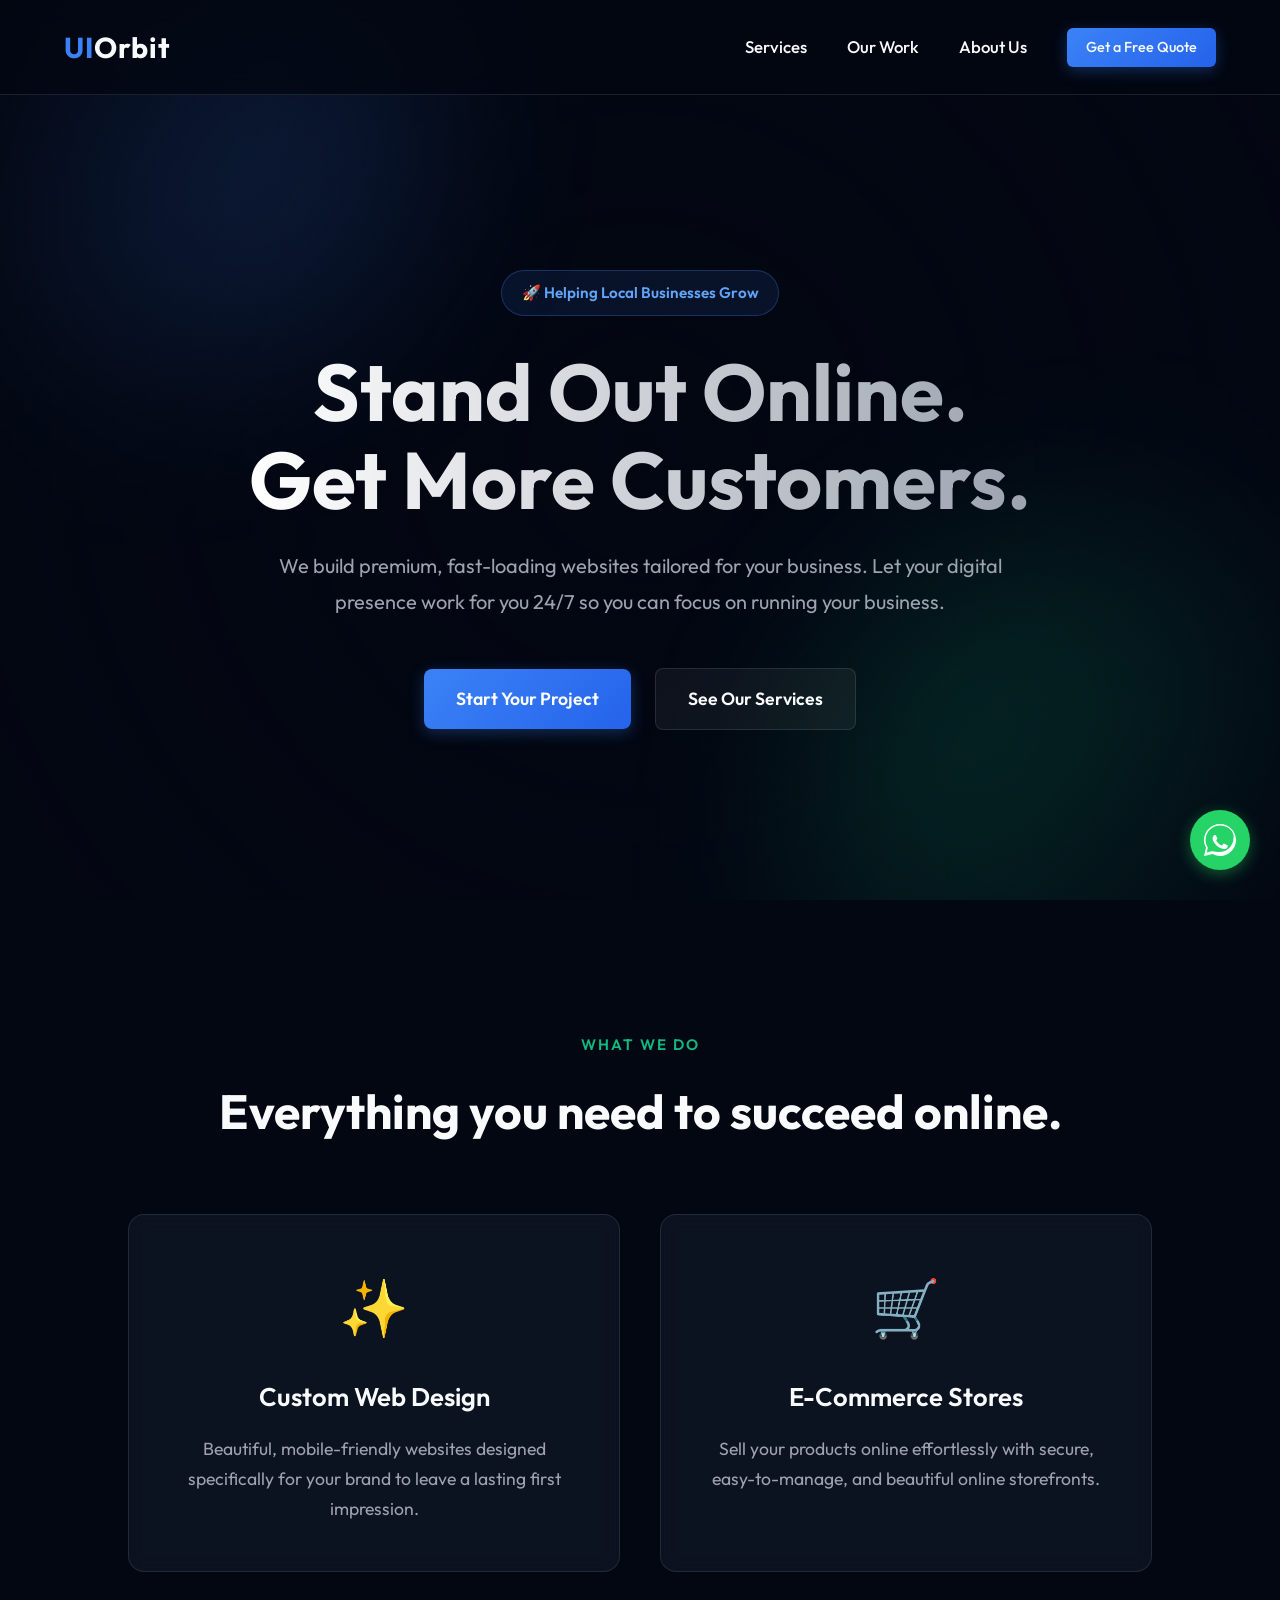
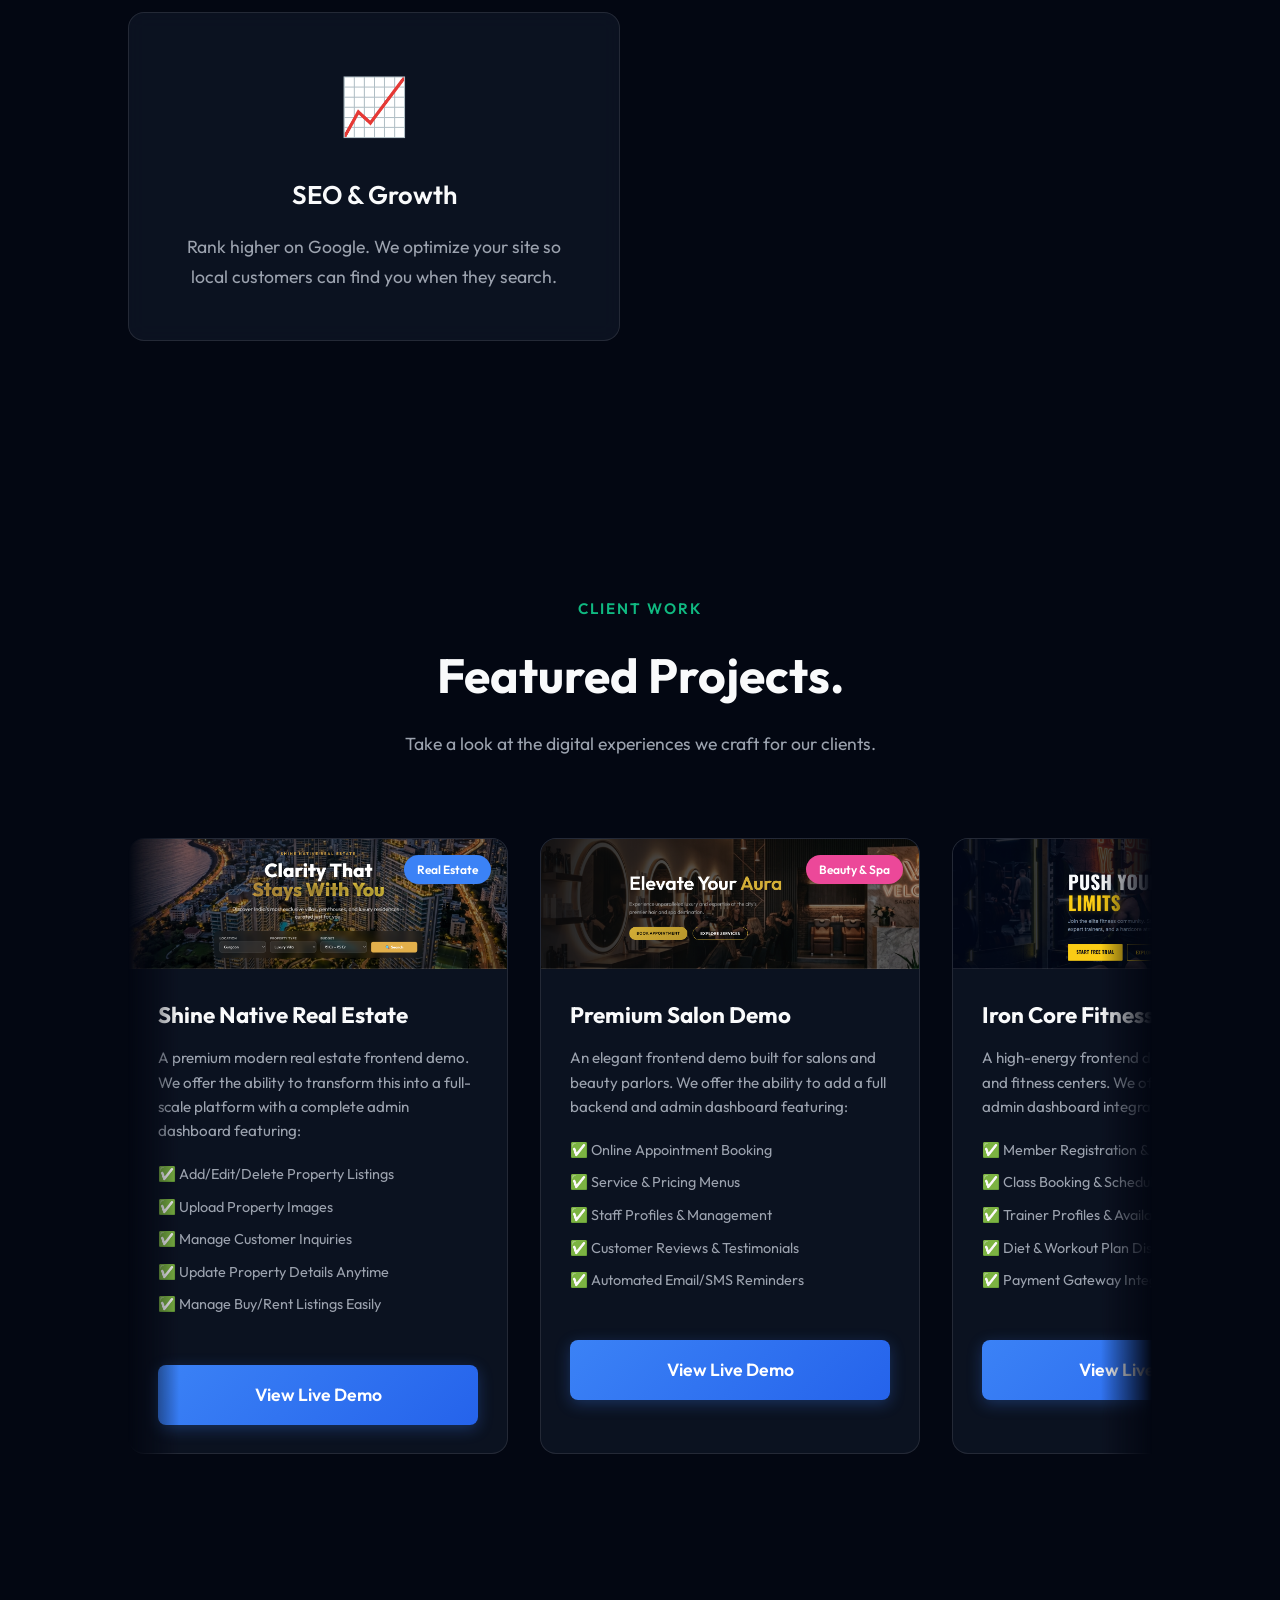
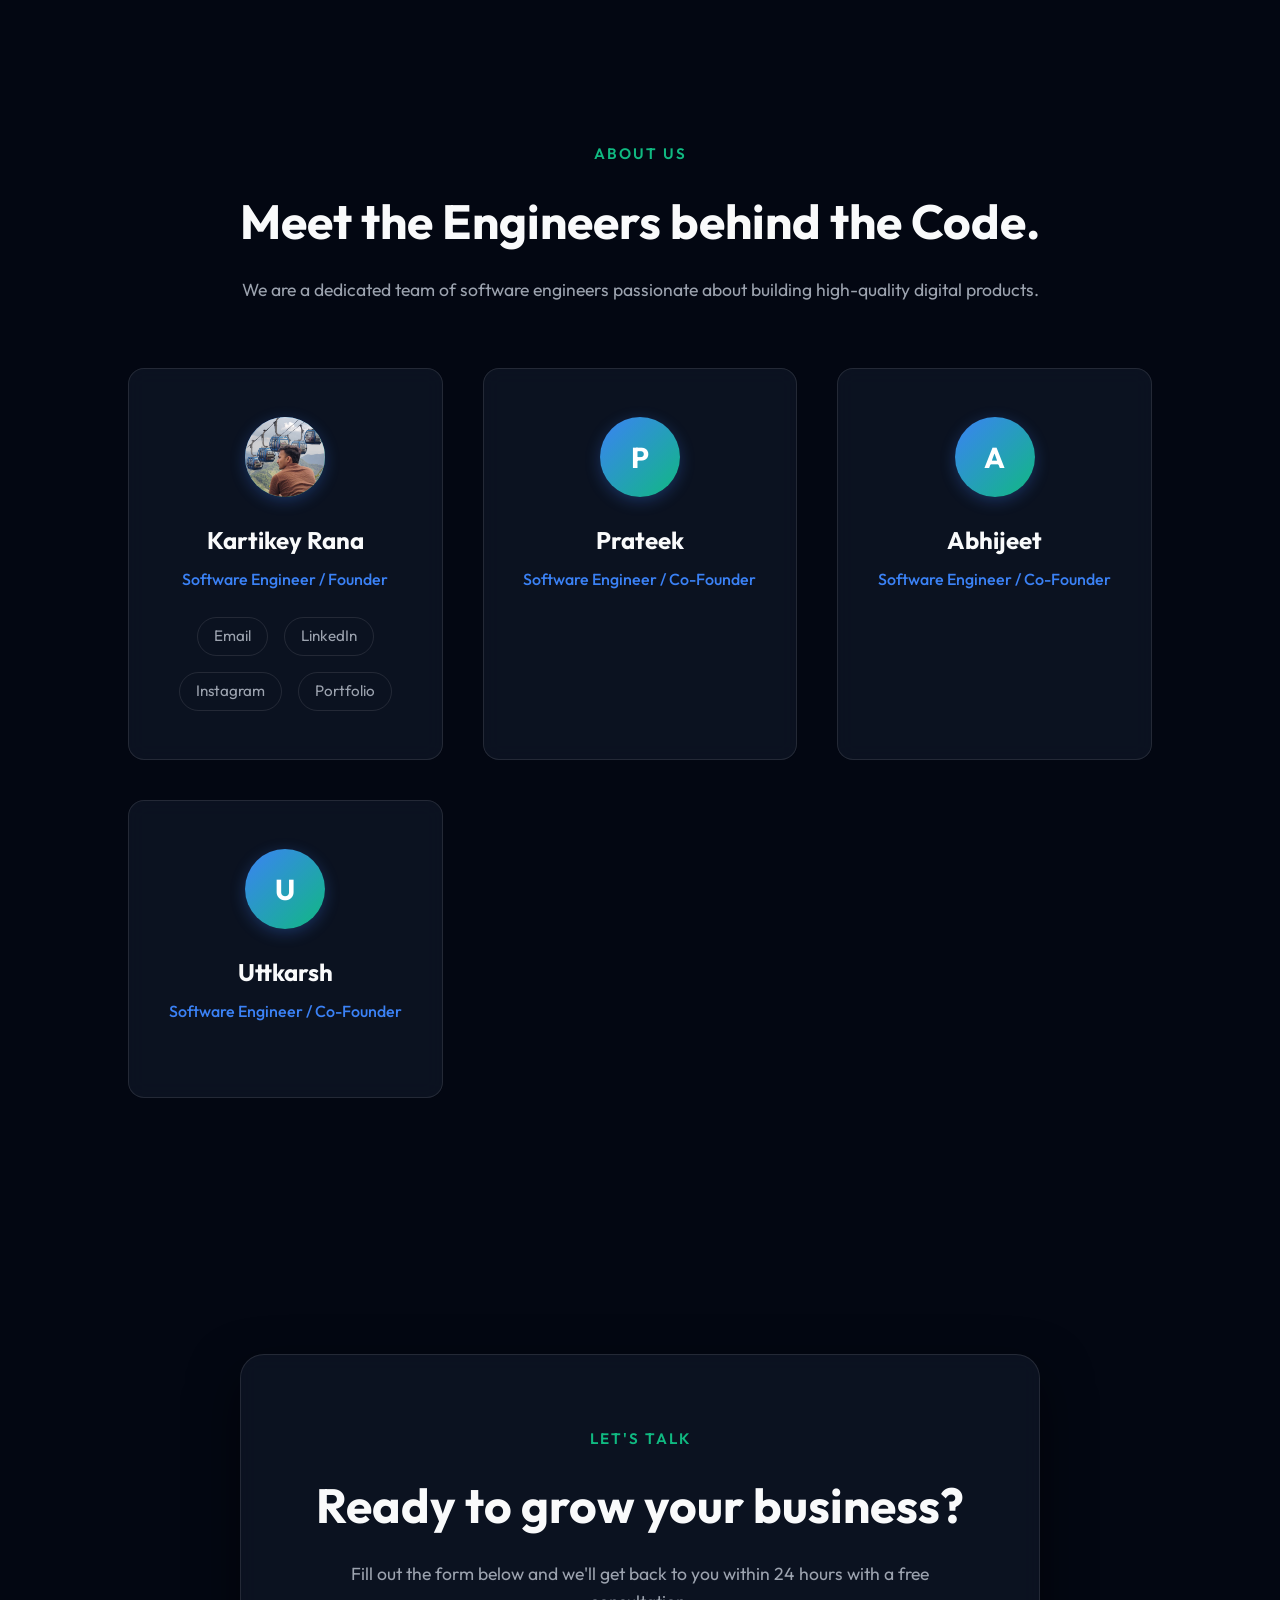
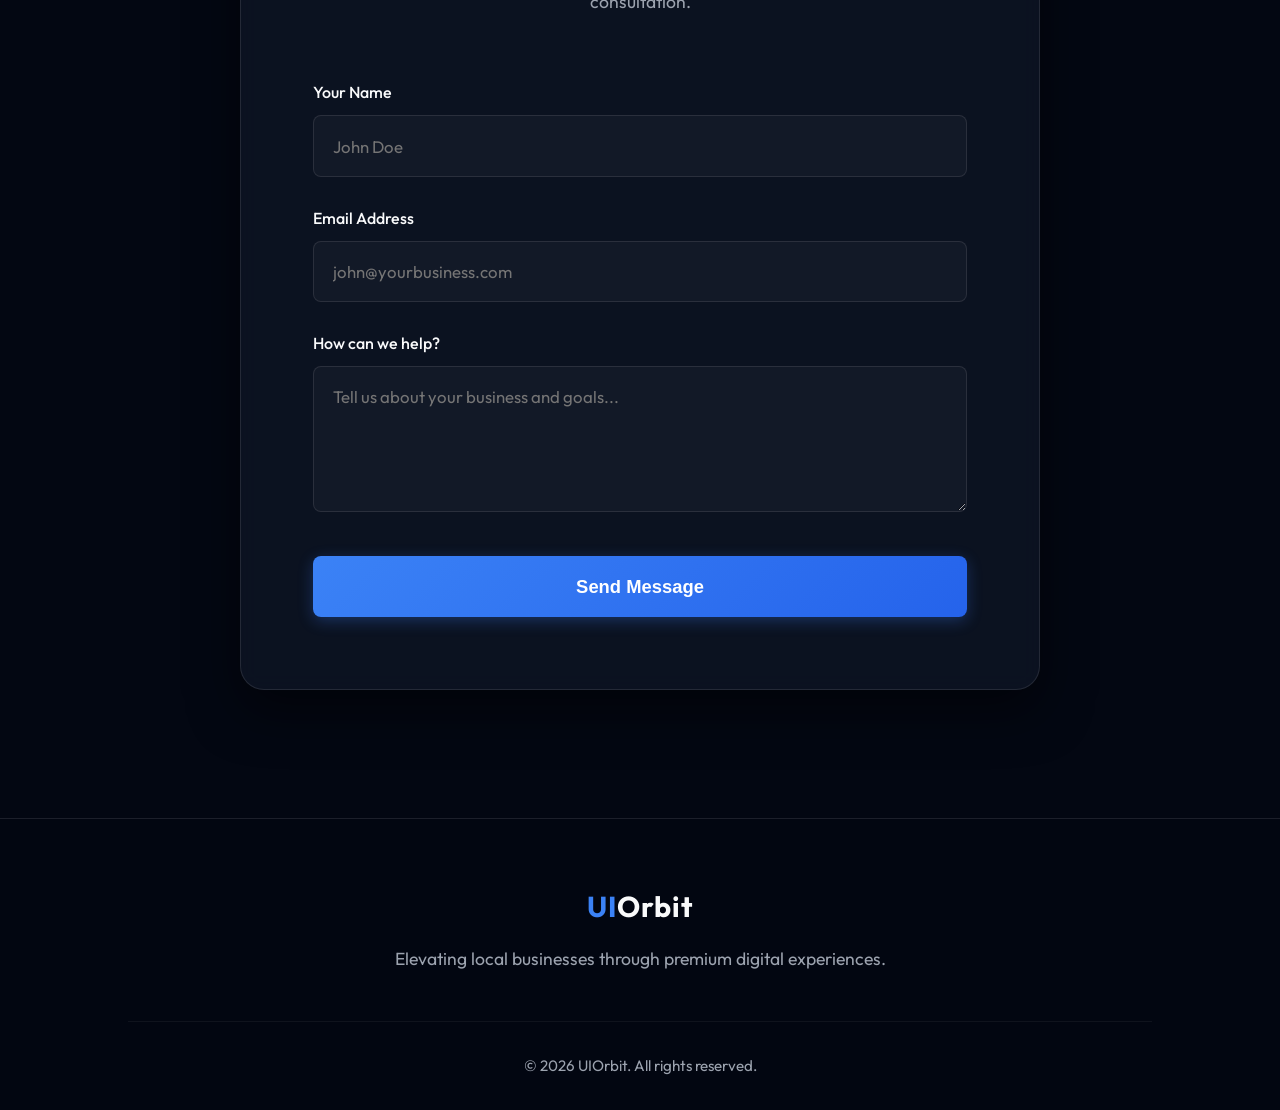
==== index.html @ 42c4f01d "Add Abhijeet and Uttkarsh as co-founders in About section" ====
<!DOCTYPE html>
<html lang="en">
<head>
  <meta charset="UTF-8">
  <meta name="viewport" content="width=device-width, initial-scale=1.0">
  <meta name="description" content="UIOrbit - Premium Web Design & Digital Growth for Local Businesses.">
  <title>UIOrbit | Premium Web Design</title>
  <link rel="stylesheet" href="styles.css">
  <link rel="preconnect" href="https://fonts.googleapis.com">
  <link rel="preconnect" href="https://fonts.gstatic.com" crossorigin>
  <link href="https://fonts.googleapis.com/css2?family=Outfit:wght@300;400;500;600;700&display=swap" rel="stylesheet">
</head>
<body>
  <!-- Animated Background -->
  <div class="bg-animation" id="bg-animation"></div>
  <div class="overlay"></div>

  <!-- Navigation -->
  <nav>
    <div class="logo">
      <span class="accent">UI</span>Orbit
    </div>
    <div class="nav-links" id="nav-links">
      <a href="#services">Services</a>
      <a href="#work">Our Work</a>
      <a href="#about">About Us</a>
      <a href="#contact" class="btn-primary">Get a Free Quote</a>
    </div>
    <button class="hamburger" id="hamburger" aria-label="Toggle menu">
      <span></span>
      <span></span>
      <span></span>
    </button>
  </nav>

  <!-- Hero Section -->
  <header class="hero">
    <div class="hero-content">
      <div class="badge">🚀 Helping Local Businesses Grow</div>
      <h1 class="glow-text">Stand Out Online.<br>Get More Customers.</h1>
      <p class="subtitle">We build premium, fast-loading websites tailored for your business. Let your digital presence work for you 24/7 so you can focus on running your business.</p>
      <div class="cta-group">
        <a href="#contact" class="btn-primary glow">Start Your Project</a>
        <a href="#services" class="btn-secondary">See Our Services</a>
      </div>
    </div>
  </header>

  <!-- Services Section -->
  <section id="services" class="services">
    <div class="section-header">
      <span class="sub-heading">What We Do</span>
      <h2>Everything you need to succeed online.</h2>
    </div>
    <div class="grid">
      <div class="card">
        <div class="icon">✨</div>
        <h3>Custom Web Design</h3>
        <p>Beautiful, mobile-friendly websites designed specifically for your brand to leave a lasting first impression.</p>
      </div>
      <div class="card">
        <div class="icon">🛒</div>
        <h3>E-Commerce Stores</h3>
        <p>Sell your products online effortlessly with secure, easy-to-manage, and beautiful online storefronts.</p>
      </div>
      <div class="card">
        <div class="icon">📈</div>
        <h3>SEO & Growth</h3>
        <p>Rank higher on Google. We optimize your site so local customers can find you when they search.</p>
      </div>
    </div>
  </section>

  <!-- Client Work Section -->
  <section id="work" class="work">
    <div class="section-header">
      <span class="sub-heading">Client Work</span>
      <h2>Featured Projects.</h2>
      <p>Take a look at the digital experiences we craft for our clients.</p>
    </div>
    <div class="carousel-container">
      <div class="work-grid" id="work-grid">
        <div class="work-card">
          <div class="work-image-placeholder" style="background: url('shine-native.png') center / cover no-repeat;">
            <span class="work-badge">Real Estate</span>
          </div>
          <div class="work-content">
            <h3>Shine Native Real Estate</h3>
            <p>A premium modern real estate frontend demo. We offer the ability to transform this into a full-scale platform with a complete admin dashboard featuring:</p>
            <ul class="work-features">
              <li>✅ Add/Edit/Delete Property Listings</li>
              <li>✅ Upload Property Images</li>
              <li>✅ Manage Customer Inquiries</li>
              <li>✅ Update Property Details Anytime</li>
              <li>✅ Manage Buy/Rent Listings Easily</li>
            </ul>
            <a href="https://shine-native-demo-tawny.vercel.app/" target="_blank" rel="noopener noreferrer" class="btn-primary" style="margin-top: 1.5rem; width: 100%; text-align: center;">View Live Demo</a>
          </div>
        </div>

        <div class="work-card">
          <div class="work-image-placeholder" style="background: url('aura salon.png') center / cover no-repeat;">
            <span class="work-badge" style="background: #ec4899;">Beauty & Spa</span>
          </div>
          <div class="work-content">
            <h3>Premium Salon Demo</h3>
            <p>An elegant frontend demo built for salons and beauty parlors. We offer the ability to add a full backend and admin dashboard featuring:</p>
            <ul class="work-features">
              <li>✅ Online Appointment Booking</li>
              <li>✅ Service & Pricing Menus</li>
              <li>✅ Staff Profiles & Management</li>
              <li>✅ Customer Reviews & Testimonials</li>
              <li>✅ Automated Email/SMS Reminders</li>
            </ul>
            <a href="https://salon-demo-three.vercel.app/" target="_blank" rel="noopener noreferrer" class="btn-primary" style="margin-top: 1.5rem; width: 100%; text-align: center;">View Live Demo</a>
          </div>
        </div>

        <div class="work-card">
          <div class="work-image-placeholder" style="background: url('iron-core.png') center / cover no-repeat;">
            <span class="work-badge" style="background: #ef4444;">Fitness & Gym</span>
          </div>
          <div class="work-content">
            <h3>Iron Core Fitness</h3>
            <p>A high-energy frontend demo tailored for gyms and fitness centers. We offer full backend and admin dashboard integration featuring:</p>
            <ul class="work-features">
              <li>✅ Member Registration & Subscriptions</li>
              <li>✅ Class Booking & Scheduling</li>
              <li>✅ Trainer Profiles & Availability</li>
              <li>✅ Diet & Workout Plan Distribution</li>
              <li>✅ Payment Gateway Integration</li>
            </ul>
            <a href="https://iron-core-fawn.vercel.app/" target="_blank" rel="noopener noreferrer" class="btn-primary" style="margin-top: 1.5rem; width: 100%; text-align: center;">View Live Demo</a>
          </div>
        </div>

        <div class="work-card">
          <div class="work-image-placeholder" style="background: url('optics-tech.png') center top / cover no-repeat;">
            <span class="work-badge" style="background: #a855f7;">Corporate / Full-Stack</span>
          </div>
          <div class="work-content">
            <h3>Optics Technology Platform</h3>
            <p>A live, fully-functional enterprise application built for an optical business. Fully integrated with a backend server and secure admin dashboard:</p>
            <ul class="work-features">
              <li>✅ Secure Admin Dashboard & Controls</li>
              <li>✅ Dynamic Product Management</li>
              <li>✅ Order & Inquiry Tracking</li>
              <li>✅ WhatsApp & Chatbot Integration</li>
              <li>✅ Cloud Infrastructure & Hosting</li>
            </ul>
            <a href="https://optics-technology.onrender.com/" target="_blank" rel="noopener noreferrer" class="btn-primary" style="margin-top: 1.5rem; width: 100%; text-align: center;">View Live Project</a>
          </div>
        </div>
      </div>
    </div>
  </section>

  <!-- About Section -->
  <section id="about" class="about">
    <div class="section-header">
      <span class="sub-heading">About Us</span>
      <h2>Meet the Engineers behind the Code.</h2>
      <p>We are a dedicated team of software engineers passionate about building high-quality digital products.</p>
    </div>
    <div class="team-grid team-grid-4">
      <div class="team-card">
        <div class="avatar" style="padding: 0; overflow: hidden;">
          <img src="kartikey.jpg" alt="Kartikey Rana" style="width: 100%; height: 100%; object-fit: cover;">
        </div>
        <h3>Kartikey Rana</h3>
        <p class="role">Software Engineer / Founder</p>
        <div class="social-links">
          <a href="mailto:rana.kartikey05@gmail.com" target="_blank" rel="noopener noreferrer">Email</a>
          <a href="https://www.linkedin.com/in/kartikey-rana/" target="_blank" rel="noopener noreferrer">LinkedIn</a>
          <a href="https://www.instagram.com/thekartikeyrana" target="_blank" rel="noopener noreferrer">Instagram</a>
          <a href="https://kartikey-portfolio-three.vercel.app/" target="_blank" rel="noopener noreferrer">Portfolio</a>
        </div>
      </div>
      <div class="team-card">
        <div class="avatar">P</div>
        <h3>Prateek</h3>
        <p class="role">Software Engineer / Co-Founder</p>
      </div>
      <div class="team-card">
        <div class="avatar">A</div>
        <h3>Abhijeet</h3>
        <p class="role">Software Engineer / Co-Founder</p>
      </div>
      <div class="team-card">
        <div class="avatar">U</div>
        <h3>Uttkarsh</h3>
        <p class="role">Software Engineer / Co-Founder</p>
      </div>
    </div>
  </section>

  <!-- Contact Section -->
  <section id="contact" class="contact">
    <div class="contact-card">
      <div class="section-header">
        <span class="sub-heading">Let's Talk</span>
        <h2>Ready to grow your business?</h2>
        <p>Fill out the form below and we'll get back to you within 24 hours with a free consultation.</p>
      </div>
      <form id="contact-form">
        <div class="input-group">
          <label for="name">Your Name</label>
          <input type="text" id="name" placeholder="John Doe" required>
        </div>
        <div class="input-group">
          <label for="email">Email Address</label>
          <input type="email" id="email" placeholder="john@yourbusiness.com" required>
        </div>
        <div class="input-group">
          <label for="message">How can we help?</label>
          <textarea id="message" rows="5" placeholder="Tell us about your business and goals..." required></textarea>
        </div>
        <button type="submit" class="btn-primary submit-btn">Send Message</button>
      </form>
    </div>
  </section>

  <!-- Footer -->
  <footer>
    <div class="footer-content">
      <div class="logo"><span class="accent">UI</span>Orbit</div>
      <p>Elevating local businesses through premium digital experiences.</p>
    </div>
    <div class="footer-bottom">
      <p>&copy; 2026 UIOrbit. All rights reserved.</p>
    </div>
  </footer>

  <!-- WhatsApp Widget -->
  <a href="https://wa.me/918882031865?text=Hello%20UIOrbit!%20I%20would%20like%20to%20discuss%20a%20project." class="whatsapp-widget" target="_blank" rel="noopener noreferrer" aria-label="Chat on WhatsApp">
    <svg viewBox="0 0 32 32" width="32" height="32" fill="currentColor">
      <path d="M16.05 32h-.05c-2.6 0-5.1-.65-7.3-1.9L0 32l2.05-8.45C.65 21.3 0 18.7 0 16 0 7.15 7.2 0 16.05 0 24.9 0 32 7.15 32 16c0 8.8-7.1 16-15.95 16zm-7.3-4.85l.45.25c2 .1 3.5.5 5.95.7h.05c7.9 0 14.35-6.4 14.35-14.35C30.4 7.25 24 1.55 16.05 1.55 8.15 1.55 1.6 7.9 1.6 15.95c0 2.6.7 5.1 2 7.25l.3.45-1.2 4.9 5.05-1.25zM22.7 20.85c-.35-.2-2.15-1.05-2.5-1.2-.3-.1-.55-.15-.75.15-.2.35-.95 1.2-1.15 1.45-.2.25-.4.25-.75.1-1.3-.5-2.75-1.5-3.8-2.6-.8-.85-1.35-1.9-1.5-2.2-.15-.3 0-.45.15-.6l.5-.6c.2-.2.25-.35.35-.6.1-.25.05-.45 0-.55-.1-.15-.75-1.85-1.05-2.55-.3-.7-.6-.6-.75-.6h-.65c-.25 0-.65.1-1 .5s-1.25 1.25-1.25 3.05c0 1.85 1.3 3.65 1.5 3.9.2.25 2.65 4.05 6.4 5.6 2.5 1.05 3.4 1.1 4.6.9 1.35-.2 2.15-.9 2.45-1.75.3-.85.3-1.6.2-1.75-.1-.15-.35-.25-.7-.4z"/>
    </svg>
  </a>

  <script src="script.js"></script>
</body>
</html>
---- styles.css ----
:root {
  --bg-color: #030712;
  --text-main: #f9fafb;
  --text-muted: #9ca3af;
  --accent-green: #10b981;
  --accent-blue: #3b82f6;
  --card-bg: rgba(17, 24, 39, 0.7);
  --border-color: rgba(255, 255, 255, 0.1);
}

* {
  margin: 0;
  padding: 0;
  box-sizing: border-box;
}

html {
  scroll-behavior: smooth;
}

body {
  font-family: 'Outfit', sans-serif;
  background-color: var(--bg-color);
  color: var(--text-main);
  overflow-x: hidden;
  line-height: 1.6;
}

::selection {
  background: var(--accent-blue);
  color: #fff;
}

/* Animated Background Shapes */
.bg-animation {
  position: fixed;
  top: 0;
  left: 0;
  width: 100vw;
  height: 100vh;
  z-index: -2;
  overflow: hidden;
}

.shape {
  position: absolute;
  filter: blur(100px);
  border-radius: 50%;
  opacity: 0.4;
  animation: float 20s infinite ease-in-out alternate;
}

.shape-1 {
  width: 500px;
  height: 500px;
  background: var(--accent-blue);
  top: -150px;
  left: -100px;
}

.shape-2 {
  width: 600px;
  height: 600px;
  background: var(--accent-green);
  bottom: -250px;
  right: -150px;
  animation-delay: -5s;
}

.overlay {
  position: fixed;
  top: 0;
  left: 0;
  width: 100vw;
  height: 100vh;
  background: radial-gradient(circle at center, transparent 0%, var(--bg-color) 100%);
  z-index: -1;
  pointer-events: none;
}

/* Navigation */
nav {
  display: flex;
  justify-content: space-between;
  align-items: center;
  padding: 1.5rem 5%;
  backdrop-filter: blur(12px);
  border-bottom: 1px solid var(--border-color);
  position: sticky;
  top: 0;
  z-index: 100;
  background: rgba(3, 7, 18, 0.8);
}

.logo {
  font-size: 1.8rem;
  font-weight: 700;
  color: var(--text-main);
  letter-spacing: 1px;
}

.logo .accent {
  color: var(--accent-blue);
}

.nav-links {
  display: flex;
  align-items: center;
}

.nav-links a {
  color: var(--text-main);
  text-decoration: none;
  margin-left: 2.5rem;
  transition: color 0.3s ease;
  font-size: 1.05rem;
  font-weight: 500;
}

.nav-links a.btn-primary {
  padding: 0.5rem 1.2rem;
  font-size: 0.9rem;
  border-radius: 6px;
}

.nav-links a:hover {
  color: var(--accent-blue);
}

/* Hero Section */
.hero {
  min-height: 90vh;
  display: flex;
  flex-direction: column;
  justify-content: center;
  align-items: center;
  text-align: center;
  padding: 0 10%;
  position: relative;
}

.hero-content {
  max-width: 900px;
  display: flex;
  flex-direction: column;
  align-items: center;
}

.badge {
  display: inline-block;
  padding: 0.6rem 1.2rem;
  background: rgba(59, 130, 246, 0.1);
  border: 1px solid rgba(59, 130, 246, 0.3);
  border-radius: 50px;
  color: #60a5fa;
  font-size: 0.95rem;
  font-weight: 600;
  margin-bottom: 2rem;
  animation: slideDown 0.5s ease-out;
}

.glow-text {
  font-size: 5rem;
  font-weight: 700;
  line-height: 1.1;
  margin-bottom: 1.5rem;
  background: linear-gradient(to right, #ffffff, #9ca3af);
  -webkit-background-clip: text;
  -webkit-text-fill-color: transparent;
}

.subtitle {
  font-size: 1.25rem;
  color: var(--text-muted);
  margin-bottom: 3rem;
  line-height: 1.8;
  max-width: 750px;
}

/* Buttons */
.btn-primary, .btn-secondary {
  display: inline-flex;
  align-items: center;
  justify-content: center;
  padding: 1rem 2rem;
  text-decoration: none;
  font-weight: 600;
  transition: all 0.3s ease;
  border-radius: 8px;
  font-size: 1.1rem;
  cursor: pointer;
  border: none;
}

.btn-primary {
  color: #fff;
  background: linear-gradient(135deg, var(--accent-blue), #2563eb);
  box-shadow: 0 4px 15px rgba(59, 130, 246, 0.3);
}

.btn-primary:hover, .btn-primary.glow:hover {
  transform: translateY(-2px);
  box-shadow: 0 8px 25px rgba(59, 130, 246, 0.5);
}

.btn-secondary {
  color: var(--text-main);
  background: rgba(255, 255, 255, 0.05);
  border: 1px solid var(--border-color);
  margin-left: 1.5rem;
}

.btn-secondary:hover {
  background: rgba(255, 255, 255, 0.1);
  transform: translateY(-2px);
}

.cta-group {
  display: flex;
  align-items: center;
  justify-content: center;
  width: 100%;
}

/* Sections Shared */
.services, .contact {
  padding: 8rem 10%;
  position: relative;
  z-index: 10;
}

.section-header {
  text-align: center;
  margin-bottom: 4rem;
}

.sub-heading {
  color: var(--accent-green);
  font-weight: 600;
  text-transform: uppercase;
  letter-spacing: 2px;
  font-size: 0.95rem;
  display: block;
  margin-bottom: 1rem;
}

.section-header h2 {
  font-size: 3rem;
  color: var(--text-main);
  font-weight: 700;
}

.section-header p {
  color: var(--text-muted);
  font-size: 1.1rem;
  margin-top: 1rem;
}

/* Services Grid */
.grid {
  display: grid;
  grid-template-columns: repeat(auto-fit, minmax(320px, 1fr));
  gap: 2.5rem;
}

.card {
  background: var(--card-bg);
  border: 1px solid var(--border-color);
  border-radius: 16px;
  padding: 3rem 2.5rem;
  transition: transform 0.4s ease, box-shadow 0.4s ease, border-color 0.4s ease;
  backdrop-filter: blur(10px);
  text-align: center;
}

.card:hover {
  transform: translateY(-8px);
  box-shadow: 0 20px 40px rgba(0, 0, 0, 0.4);
  border-color: rgba(59, 130, 246, 0.4);
}

.card .icon {
  font-size: 3.5rem;
  margin-bottom: 1.5rem;
}

.card h3 {
  margin-bottom: 1rem;
  font-size: 1.6rem;
  font-weight: 600;
  color: var(--text-main);
}

.card p {
  color: var(--text-muted);
  font-size: 1.1rem;
  line-height: 1.7;
}

/* Contact */
.contact-card {
  background: var(--card-bg);
  border: 1px solid var(--border-color);
  border-radius: 24px;
  padding: 4.5rem;
  max-width: 800px;
  margin: 0 auto;
  box-shadow: 0 20px 50px rgba(0,0,0,0.5);
  backdrop-filter: blur(10px);
}

form {
  display: flex;
  flex-direction: column;
  gap: 1.8rem;
}

.input-group {
  display: flex;
  flex-direction: column;
}

label {
  color: var(--text-main);
  margin-bottom: 0.6rem;
  font-size: 1rem;
  font-weight: 500;
}

input, textarea {
  width: 100%;
  background: rgba(255, 255, 255, 0.03);
  border: 1px solid rgba(255, 255, 255, 0.1);
  border-radius: 8px;
  color: var(--text-main);
  padding: 1.2rem;
  font-family: 'Outfit', sans-serif;
  transition: all 0.3s ease;
  font-size: 1.05rem;
}

input:focus, textarea:focus {
  outline: none;
  border-color: var(--accent-blue);
  background: rgba(59, 130, 246, 0.05);
  box-shadow: 0 0 0 4px rgba(59, 130, 246, 0.1);
}

.submit-btn {
  width: 100%;
  margin-top: 1rem;
  padding: 1.2rem;
  font-size: 1.15rem;
}

/* Client Work Section */
.work {
  padding: 8rem 10%;
  position: relative;
  z-index: 10;
}

.carousel-container {
  overflow: hidden;
  width: 100%;
  position: relative;
  /* Fades the left and right edges for a smooth effect */
  -webkit-mask-image: linear-gradient(to right, transparent, black 5%, black 95%, transparent);
  mask-image: linear-gradient(to right, transparent, black 5%, black 95%, transparent);
}

.work-grid {
  display: flex;
  gap: 2rem;
  width: max-content;
  padding: 1rem 0 2rem 0;
  animation: scrollInfinite 40s linear infinite;
}

.work-grid:hover {
  animation-play-state: paused;
}

@keyframes scrollInfinite {
  to {
    transform: translateX(calc(-50% - 1rem));
  }
}

.work-card {
  flex: 0 0 380px;
  background: var(--card-bg);
  border: 1px solid var(--border-color);
  border-radius: 16px;
  overflow: hidden;
  backdrop-filter: blur(10px);
  transition: transform 0.4s ease, box-shadow 0.4s ease;
  scroll-snap-align: start;
}

.work-card:hover {
  transform: translateY(-8px);
  box-shadow: 0 20px 40px rgba(0, 0, 0, 0.4);
  border-color: rgba(59, 130, 246, 0.4);
}

.work-image-placeholder {
  height: 130px;
  background: linear-gradient(135deg, rgba(59, 130, 246, 0.2), rgba(16, 185, 129, 0.2));
  display: flex;
  flex-direction: column;
  justify-content: center;
  align-items: center;
  border-bottom: 1px solid var(--border-color);
  position: relative;
}

.work-image-placeholder h3 {
  font-size: 1.6rem;
  color: #fff;
  opacity: 0.8;
}

.work-badge {
  position: absolute;
  top: 1rem;
  right: 1rem;
  background: var(--accent-blue);
  color: #fff;
  padding: 0.3rem 0.8rem;
  border-radius: 50px;
  font-size: 0.75rem;
  font-weight: 600;
}

.work-content {
  padding: 1.8rem;
}

.work-content h3 {
  font-size: 1.4rem;
  color: var(--text-main);
  margin-bottom: 0.8rem;
}

.work-content p {
  color: var(--text-muted);
  font-size: 0.95rem;
  margin-bottom: 1.2rem;
}

.work-features {
  list-style: none;
  padding: 0;
  margin-bottom: 1.5rem;
}

.work-features li {
  color: var(--text-muted);
  font-size: 0.9rem;
  margin-bottom: 0.6rem;
  display: flex;
  align-items: center;
}

/* About Section */
.about {
  padding: 8rem 10%;
  position: relative;
  z-index: 10;
}

.team-grid {
  display: grid;
  grid-template-columns: repeat(auto-fit, minmax(280px, 1fr));
  gap: 2.5rem;
  max-width: 800px;
  margin: 0 auto;
}

.team-grid-4 {
  max-width: 1100px;
  grid-template-columns: repeat(auto-fit, minmax(240px, 1fr));
}

.team-card {
  background: var(--card-bg);
  border: 1px solid var(--border-color);
  border-radius: 16px;
  padding: 3rem 2rem;
  text-align: center;
  backdrop-filter: blur(10px);
  transition: transform 0.4s ease, box-shadow 0.4s ease;
}

.team-card:hover {
  transform: translateY(-5px);
  box-shadow: 0 15px 30px rgba(0, 0, 0, 0.3);
  border-color: rgba(16, 185, 129, 0.4);
}

.avatar {
  width: 80px;
  height: 80px;
  background: linear-gradient(135deg, var(--accent-blue), var(--accent-green));
  color: #fff;
  border-radius: 50%;
  display: flex;
  align-items: center;
  justify-content: center;
  font-size: 1.8rem;
  font-weight: 700;
  margin: 0 auto 1.5rem;
  box-shadow: 0 4px 15px rgba(59, 130, 246, 0.3);
}

.team-card h3 {
  font-size: 1.5rem;
  color: var(--text-main);
  margin-bottom: 0.5rem;
}

.team-card .role {
  color: var(--accent-blue);
  font-weight: 500;
  margin-bottom: 1.5rem;
}

.social-links {
  display: flex;
  flex-wrap: wrap;
  justify-content: center;
  gap: 1rem;
}

.social-links a {
  color: var(--text-muted);
  text-decoration: none;
  font-size: 0.95rem;
  border: 1px solid var(--border-color);
  padding: 0.4rem 1rem;
  border-radius: 50px;
  transition: all 0.3s ease;
}

.social-links a:hover {
  color: var(--text-main);
  border-color: var(--accent-blue);
  background: rgba(59, 130, 246, 0.1);
}

/* Footer */
footer {
  padding: 4rem 10% 2rem;
  border-top: 1px solid var(--border-color);
  background: rgba(3, 7, 18, 0.8);
}

.footer-content {
  text-align: center;
  margin-bottom: 3rem;
}

.footer-content p {
  color: var(--text-muted);
  margin-top: 1rem;
  font-size: 1.1rem;
}

.footer-bottom {
  text-align: center;
  color: var(--text-muted);
  font-size: 0.95rem;
  border-top: 1px solid rgba(255, 255, 255, 0.05);
  padding-top: 2rem;
}

/* Animations */
@keyframes float {
  0% { transform: translate(0, 0) scale(1); }
  50% { transform: translate(30px, -30px) scale(1.1); }
  100% { transform: translate(-30px, 30px) scale(0.9); }
}

@keyframes slideDown {
  from { opacity: 0; transform: translateY(-20px); }
  to { opacity: 1; transform: translateY(0); }
}

/* Responsive */
/* WhatsApp Widget */
.whatsapp-widget {
  position: fixed;
  bottom: 30px;
  right: 30px;
  background-color: #25D366;
  color: white;
  width: 60px;
  height: 60px;
  border-radius: 50%;
  display: flex;
  justify-content: center;
  align-items: center;
  box-shadow: 0 4px 15px rgba(37, 211, 102, 0.4);
  z-index: 1000;
  transition: transform 0.3s ease, box-shadow 0.3s ease;
}

.whatsapp-widget:hover {
  transform: scale(1.1);
  box-shadow: 0 6px 20px rgba(37, 211, 102, 0.6);
  color: white;
}

/* Hamburger */
.hamburger {
  display: none;
  flex-direction: column;
  justify-content: center;
  align-items: center;
  gap: 5px;
  background: none;
  border: none;
  cursor: pointer;
  padding: 6px;
  z-index: 200;
}

.hamburger span {
  display: block;
  width: 24px;
  height: 2px;
  background: var(--text-main);
  border-radius: 2px;
  transition: all 0.35s ease;
  transform-origin: center;
}

/* Hamburger → X animation */
.hamburger.open span:nth-child(1) {
  transform: translateY(7px) rotate(45deg);
}
.hamburger.open span:nth-child(2) {
  opacity: 0;
  transform: scaleX(0);
}
.hamburger.open span:nth-child(3) {
  transform: translateY(-7px) rotate(-45deg);
}

@media (max-width: 900px) {
  .glow-text { font-size: 4rem; }
  .contact-card { padding: 3rem; }
  .nav-links a { margin-left: 1.5rem; }
}

@media (max-width: 768px) {
  .hamburger { display: flex; }

  nav {
    justify-content: center;
    position: relative;
  }

  nav .logo {
    position: static;
    transform: none;
    text-align: center;
  }

  .hamburger {
    position: absolute;
    right: 5%;
  }

  .nav-links {
    display: none;
    flex-direction: column;
    align-items: flex-start;
    gap: 0;
    position: absolute;
    top: 100%;
    left: 0;
    width: 100%;
    background: rgba(3, 7, 18, 0.97);
    backdrop-filter: blur(16px);
    border-top: 1px solid var(--border-color);
    border-bottom: 1px solid var(--border-color);
    padding: 1rem 5%;
    z-index: 150;
  }

  .nav-links.open { display: flex; }

  .nav-links a {
    display: block;
    margin-left: 0;
    padding: 0.85rem 0;
    font-size: 1.1rem;
    border-bottom: 1px solid var(--border-color);
    width: 100%;
  }

  .nav-links a:last-child { border-bottom: none; }

  .nav-links a.btn-primary {
    display: none;
  }

  .glow-text { font-size: 3rem; }
  .hero { min-height: 85vh; padding-top: 4rem; }
  .cta-group { flex-direction: column; width: 100%; gap: 1rem; }
  .btn-secondary { margin-left: 0; width: 100%; }
  .btn-primary { width: 100%; }
  .services, .contact { padding: 4rem 5%; }
  .section-header h2 { font-size: 2.5rem; }
  .card { padding: 2rem 1.5rem; }
  .contact-card { padding: 2rem 1.5rem; }

  .whatsapp-widget {
    bottom: 20px;
    right: 20px;
    width: 50px;
    height: 50px;
  }
  .whatsapp-widget svg {
    width: 24px;
    height: 24px;
  }
}
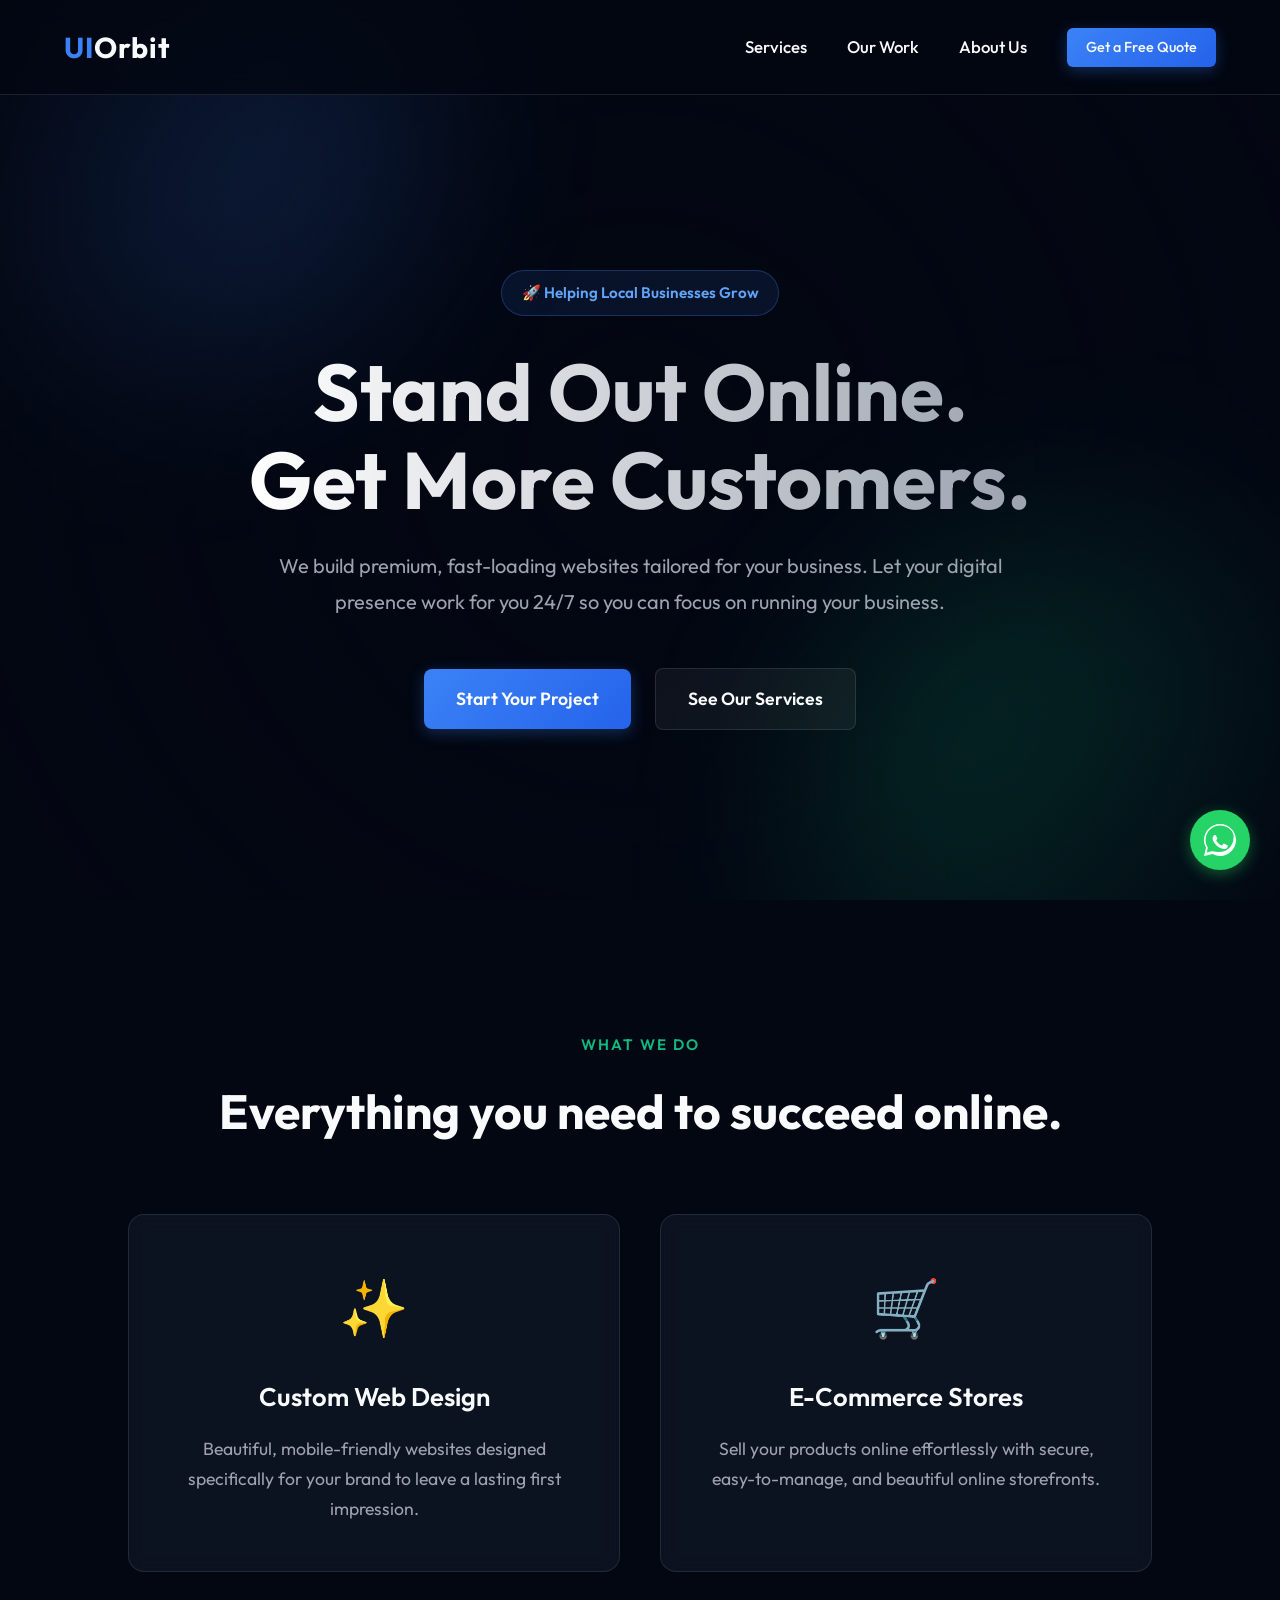
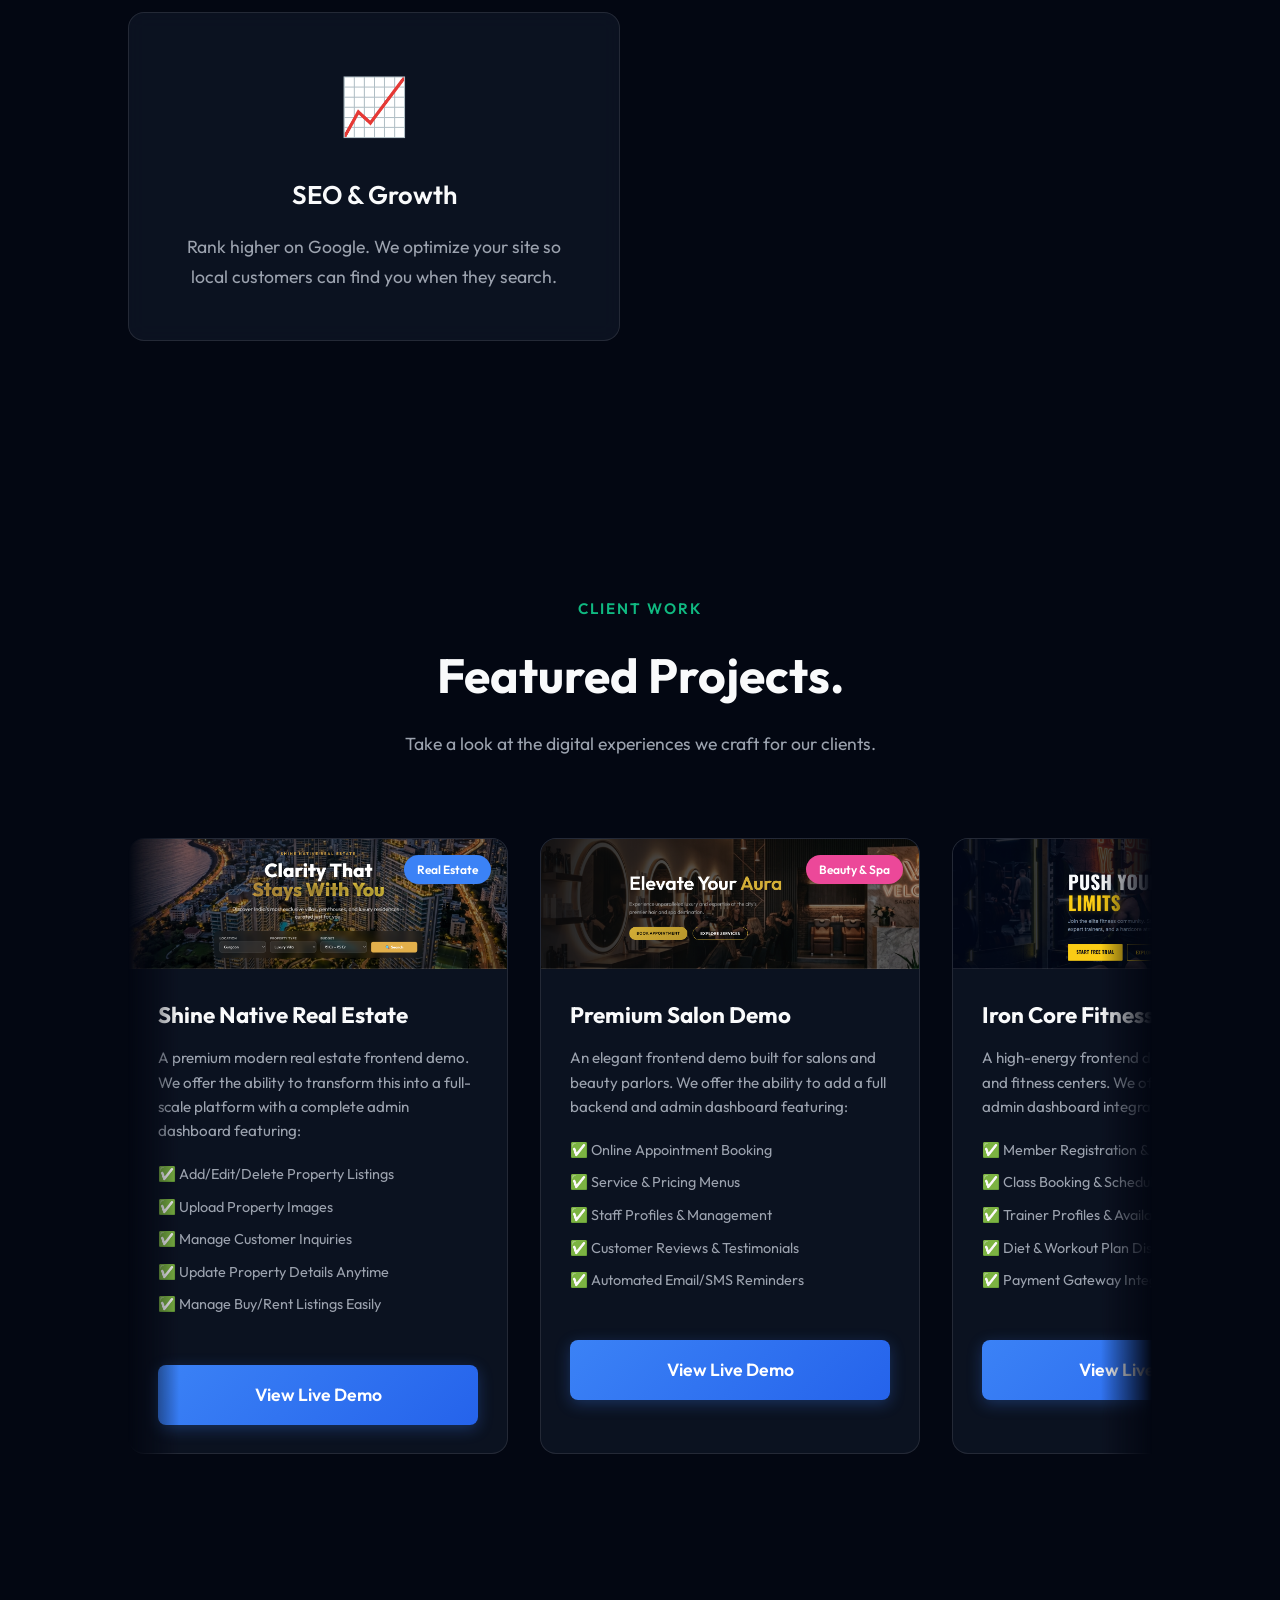
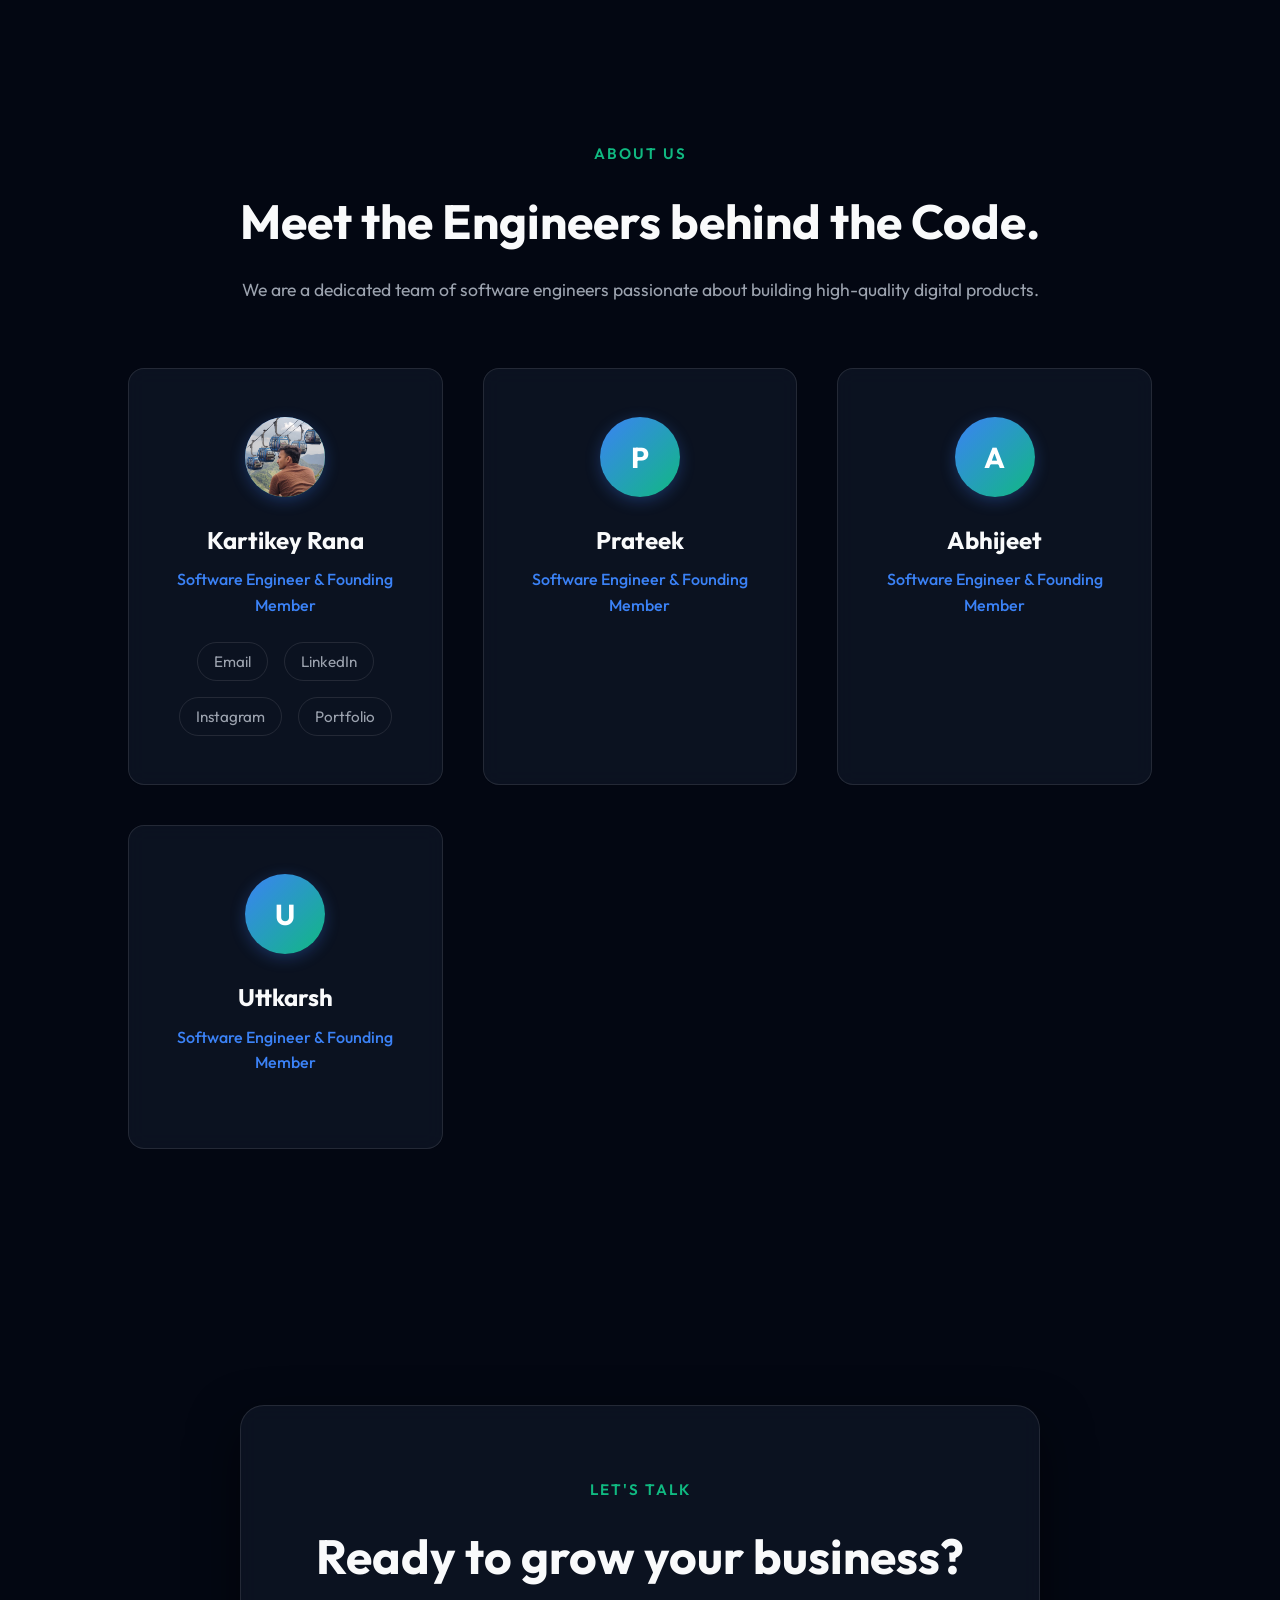
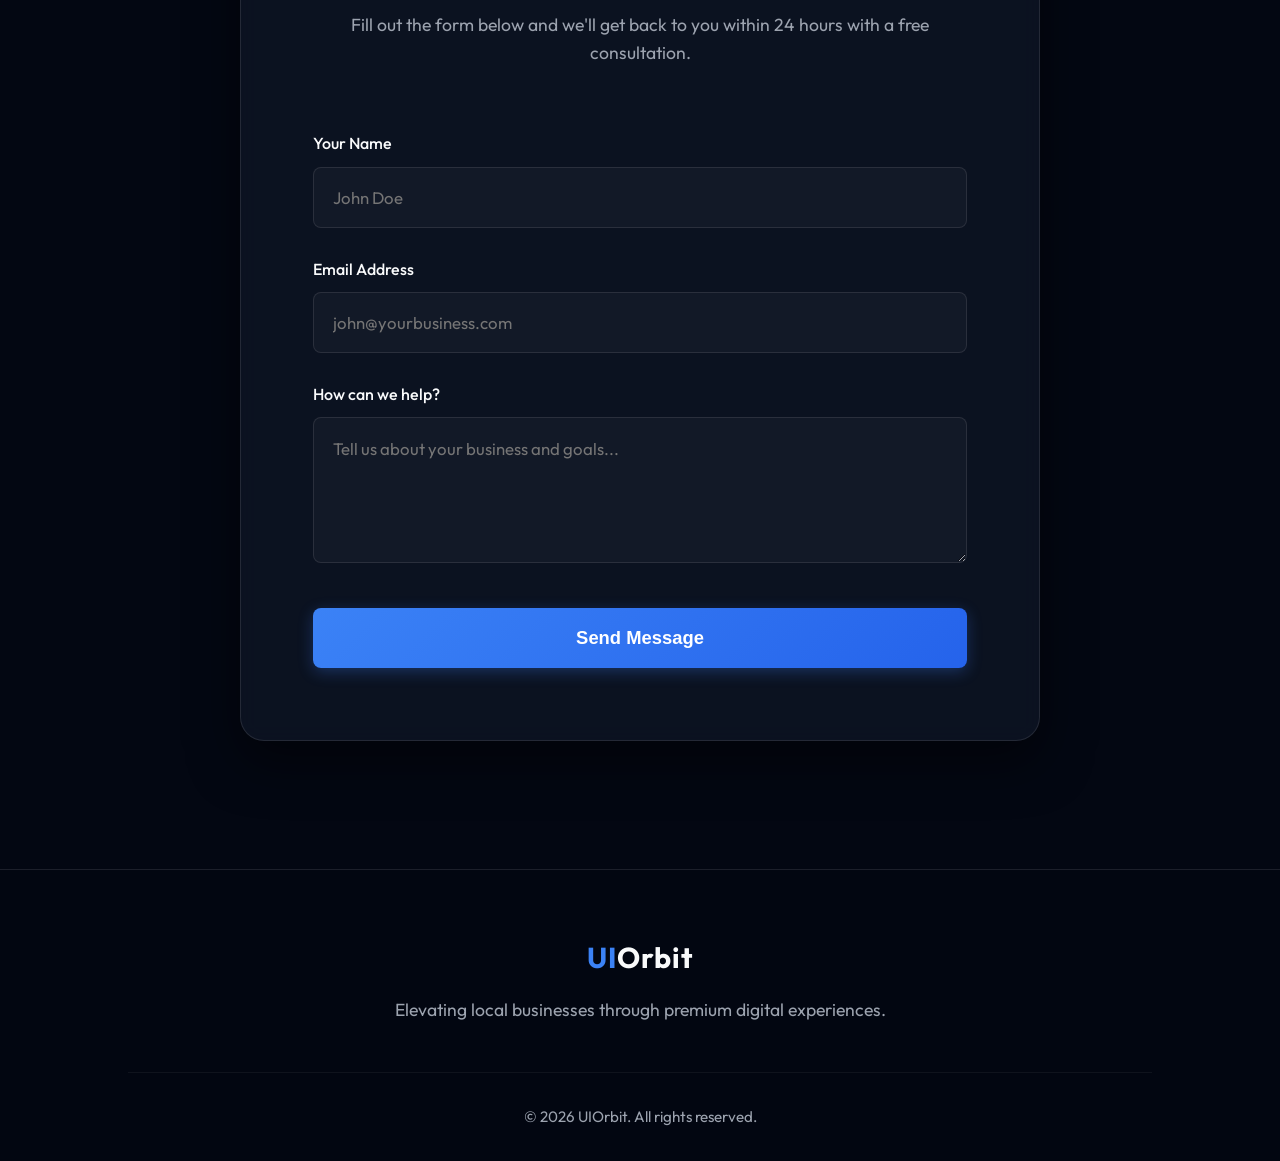
==== commit f953a10c: "Update roles: All members are Founding Members" ====
--- a/index.html
+++ b/index.html
@@ -168,7 +168,7 @@
           <img src="kartikey.jpg" alt="Kartikey Rana" style="width: 100%; height: 100%; object-fit: cover;">
         </div>
         <h3>Kartikey Rana</h3>
-        <p class="role">Software Engineer / Founder</p>
+        <p class="role">Software Engineer & Founding Member</p>
         <div class="social-links">
           <a href="mailto:rana.kartikey05@gmail.com" target="_blank" rel="noopener noreferrer">Email</a>
           <a href="https://www.linkedin.com/in/kartikey-rana/" target="_blank" rel="noopener noreferrer">LinkedIn</a>
@@ -179,17 +179,17 @@
       <div class="team-card">
         <div class="avatar">P</div>
         <h3>Prateek</h3>
-        <p class="role">Software Engineer / Co-Founder</p>
+        <p class="role">Software Engineer & Founding Member</p>
       </div>
       <div class="team-card">
         <div class="avatar">A</div>
         <h3>Abhijeet</h3>
-        <p class="role">Software Engineer / Co-Founder</p>
+        <p class="role">Software Engineer & Founding Member</p>
       </div>
       <div class="team-card">
         <div class="avatar">U</div>
         <h3>Uttkarsh</h3>
-        <p class="role">Software Engineer / Co-Founder</p>
+        <p class="role">Software Engineer & Founding Member</p>
       </div>
     </div>
   </section>
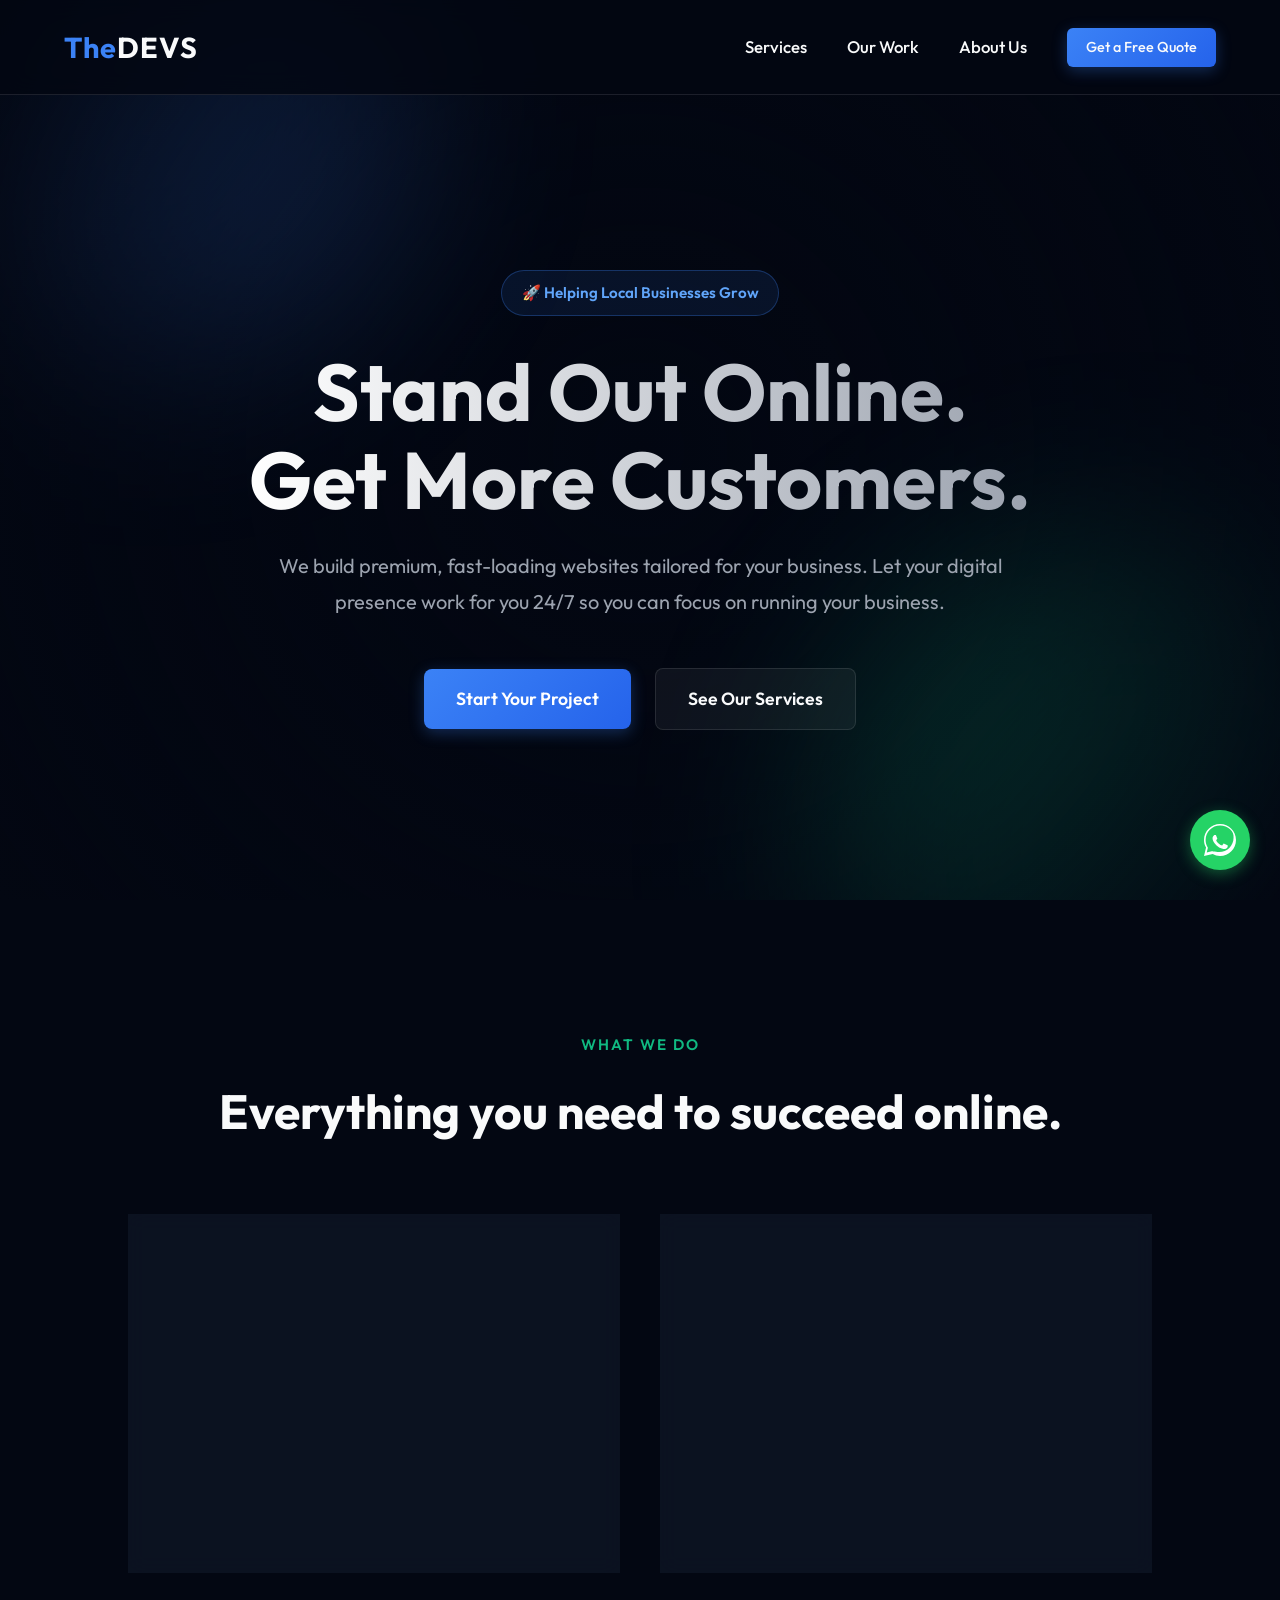
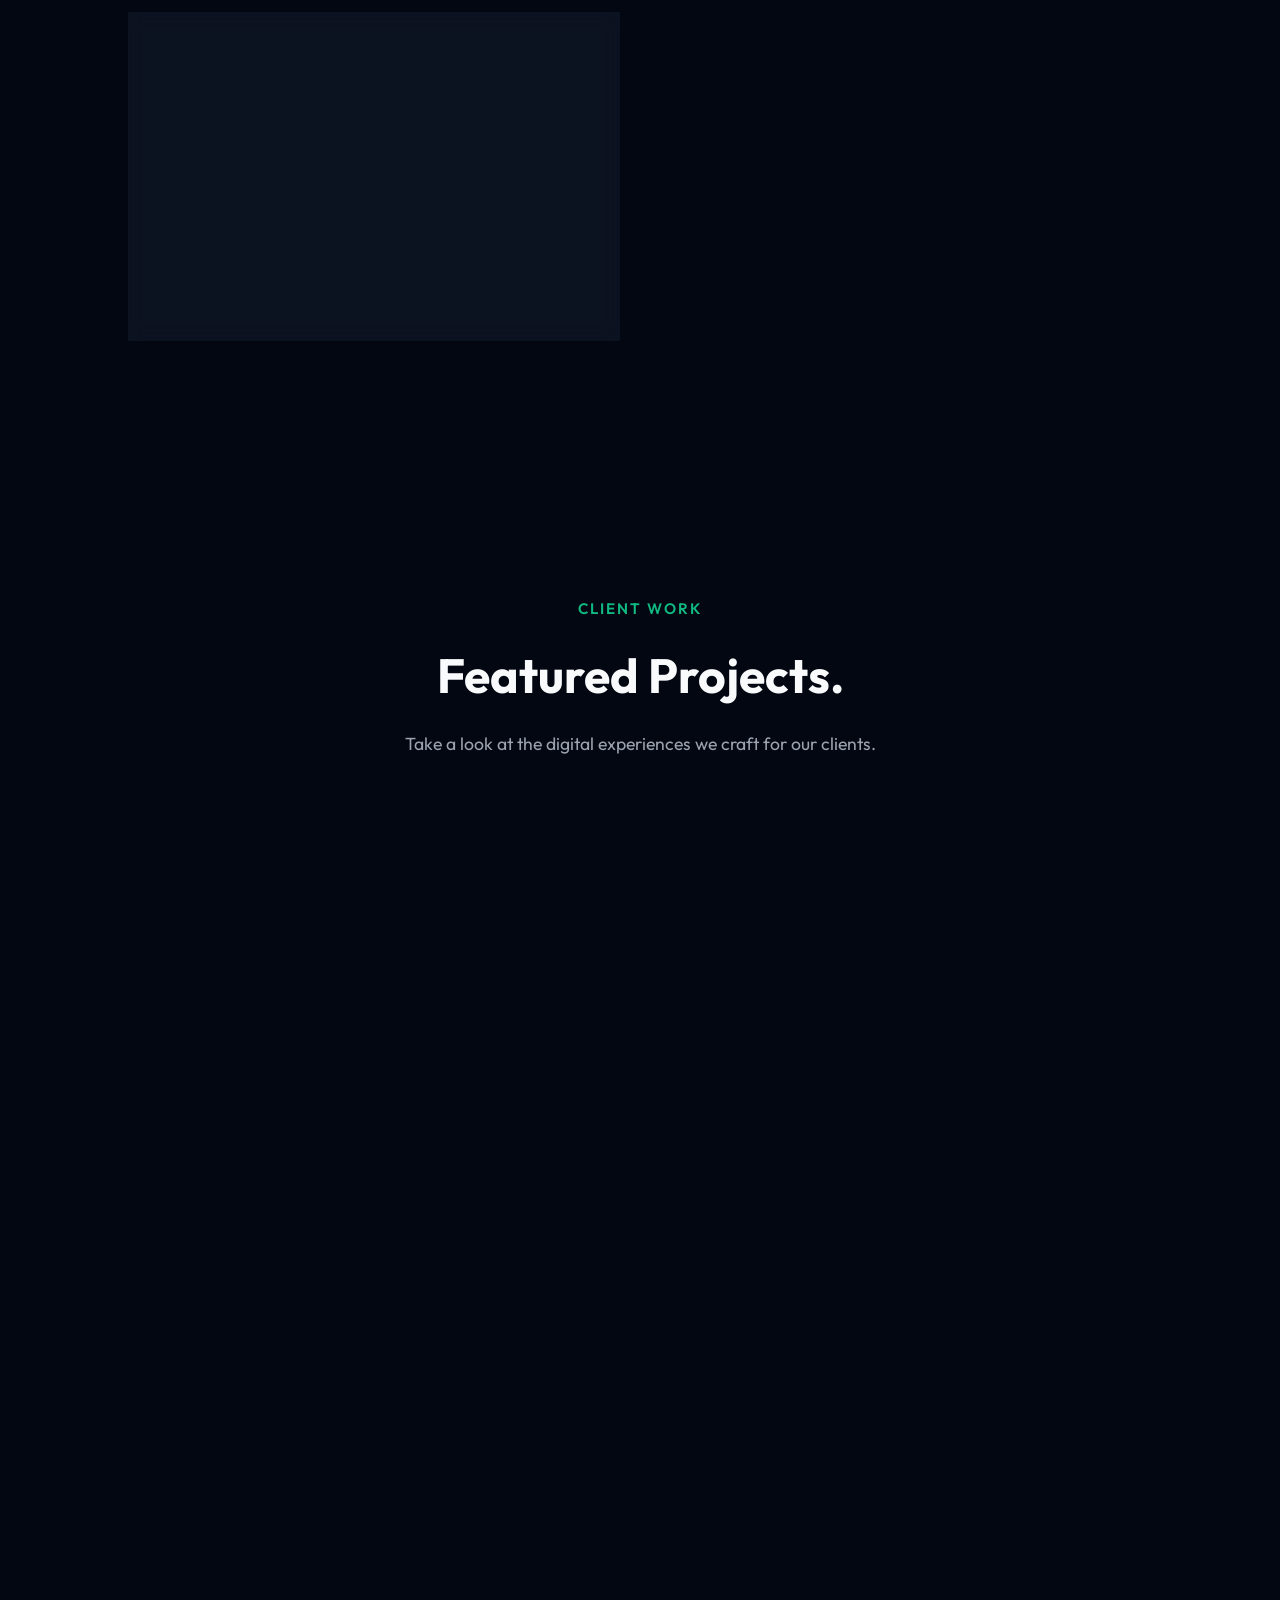
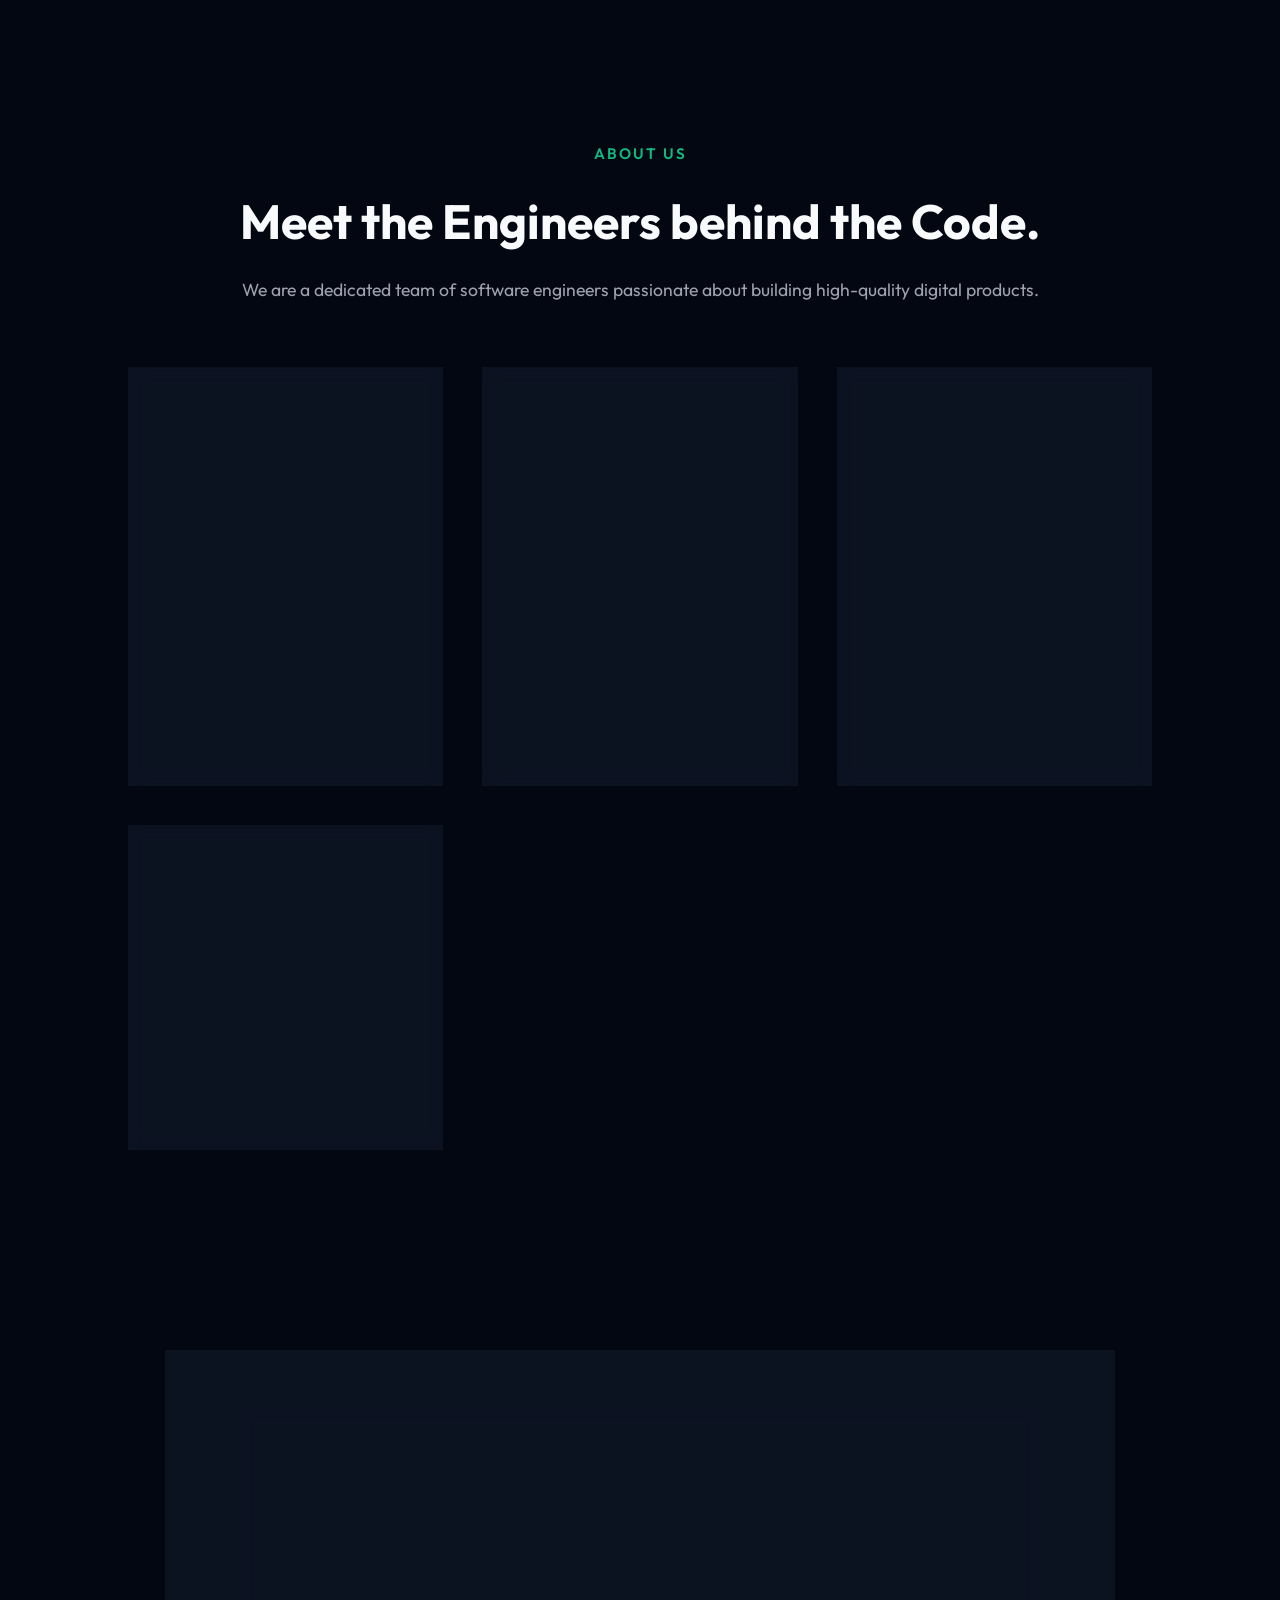
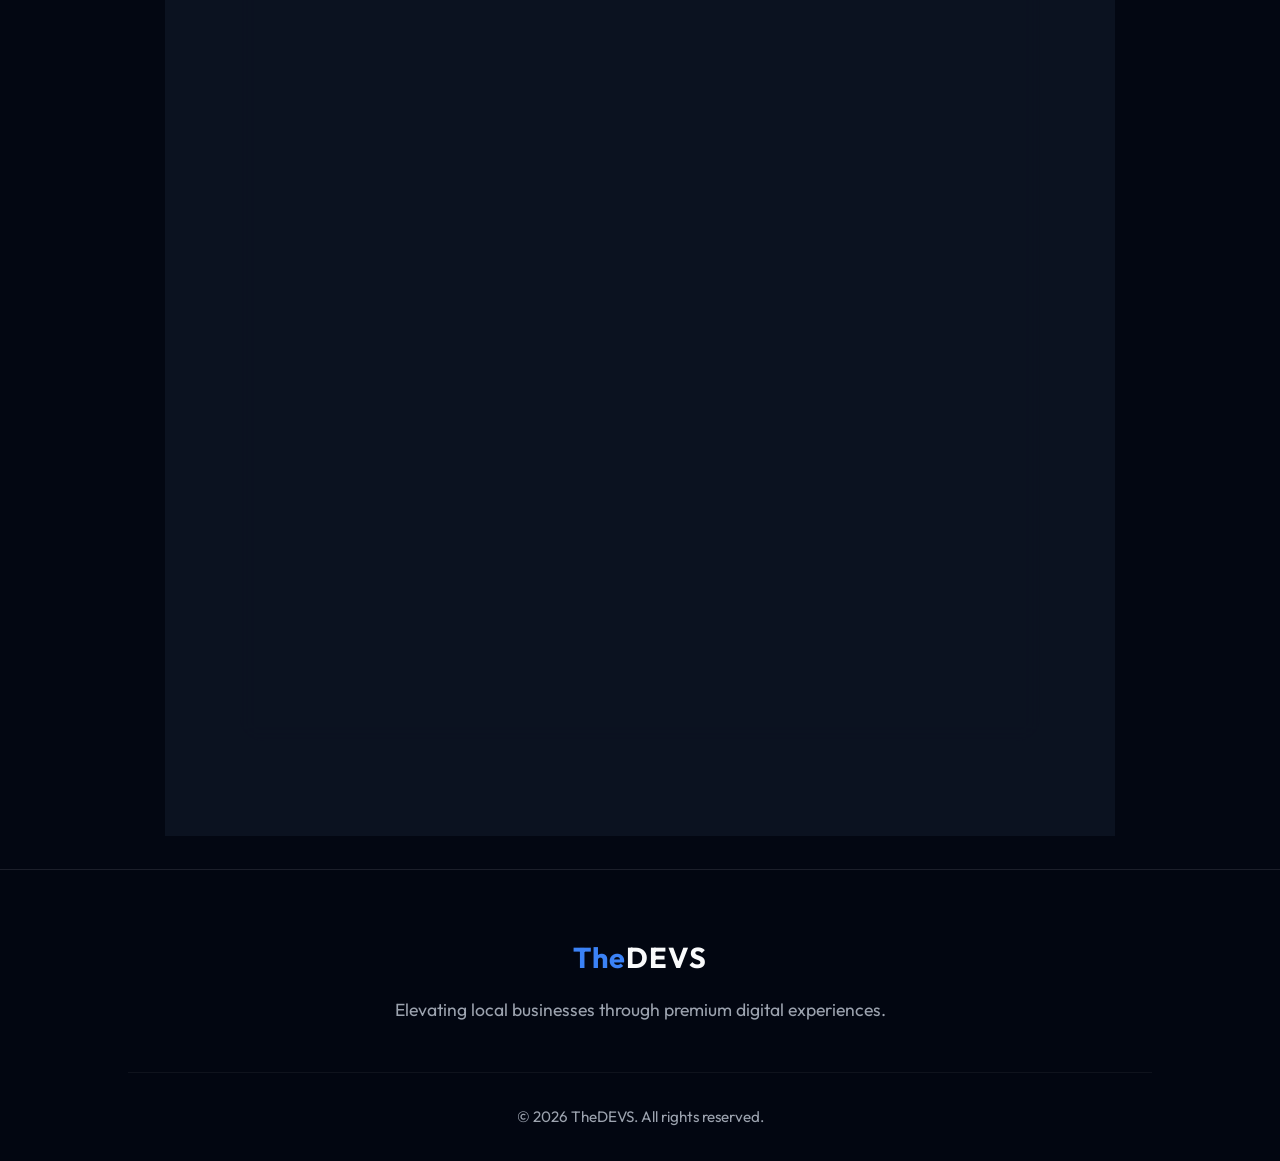
==== commit 75c9181b: "Rename: UIOrbit to TheDEVS across all files" ====
--- a/index.html
+++ b/index.html
@@ -3,8 +3,8 @@
 <head>
   <meta charset="UTF-8">
   <meta name="viewport" content="width=device-width, initial-scale=1.0">
-  <meta name="description" content="UIOrbit - Premium Web Design & Digital Growth for Local Businesses.">
-  <title>UIOrbit | Premium Web Design</title>
+  <meta name="description" content="TheDEVS - Premium Web Design & Digital Growth for Local Businesses.">
+  <title>TheDEVS | Premium Web Design</title>
   <link rel="stylesheet" href="styles.css">
   <link rel="preconnect" href="https://fonts.googleapis.com">
   <link rel="preconnect" href="https://fonts.gstatic.com" crossorigin>
@@ -18,7 +18,7 @@
   <!-- Navigation -->
   <nav>
     <div class="logo">
-      <span class="accent">UI</span>Orbit
+      <span class="accent">The</span>DEVS
     </div>
     <div class="nav-links" id="nav-links">
       <a href="#services">Services</a>
@@ -223,16 +223,16 @@
   <!-- Footer -->
   <footer>
     <div class="footer-content">
-      <div class="logo"><span class="accent">UI</span>Orbit</div>
+      <div class="logo"><span class="accent">The</span>DEVS</div>
       <p>Elevating local businesses through premium digital experiences.</p>
     </div>
     <div class="footer-bottom">
-      <p>&copy; 2026 UIOrbit. All rights reserved.</p>
+      <p>&copy; 2026 TheDEVS. All rights reserved.</p>
     </div>
   </footer>
 
   <!-- WhatsApp Widget -->
-  <a href="https://wa.me/918882031865?text=Hello%20UIOrbit!%20I%20would%20like%20to%20discuss%20a%20project." class="whatsapp-widget" target="_blank" rel="noopener noreferrer" aria-label="Chat on WhatsApp">
+  <a href="https://wa.me/918882031865?text=Hello%20TheDEVS!%20I%20would%20like%20to%20discuss%20a%20project." class="whatsapp-widget" target="_blank" rel="noopener noreferrer" aria-label="Chat on WhatsApp">
     <svg viewBox="0 0 32 32" width="32" height="32" fill="currentColor">
       <path d="M16.05 32h-.05c-2.6 0-5.1-.65-7.3-1.9L0 32l2.05-8.45C.65 21.3 0 18.7 0 16 0 7.15 7.2 0 16.05 0 24.9 0 32 7.15 32 16c0 8.8-7.1 16-15.95 16zm-7.3-4.85l.45.25c2 .1 3.5.5 5.95.7h.05c7.9 0 14.35-6.4 14.35-14.35C30.4 7.25 24 1.55 16.05 1.55 8.15 1.55 1.6 7.9 1.6 15.95c0 2.6.7 5.1 2 7.25l.3.45-1.2 4.9 5.05-1.25zM22.7 20.85c-.35-.2-2.15-1.05-2.5-1.2-.3-.1-.55-.15-.75.15-.2.35-.95 1.2-1.15 1.45-.2.25-.4.25-.75.1-1.3-.5-2.75-1.5-3.8-2.6-.8-.85-1.35-1.9-1.5-2.2-.15-.3 0-.45.15-.6l.5-.6c.2-.2.25-.35.35-.6.1-.25.05-.45 0-.55-.1-.15-.75-1.85-1.05-2.55-.3-.7-.6-.6-.75-.6h-.65c-.25 0-.65.1-1 .5s-1.25 1.25-1.25 3.05c0 1.85 1.3 3.65 1.5 3.9.2.25 2.65 4.05 6.4 5.6 2.5 1.05 3.4 1.1 4.6.9 1.35-.2 2.15-.9 2.45-1.75.3-.85.3-1.6.2-1.75-.1-.15-.35-.25-.7-.4z"/>
     </svg>
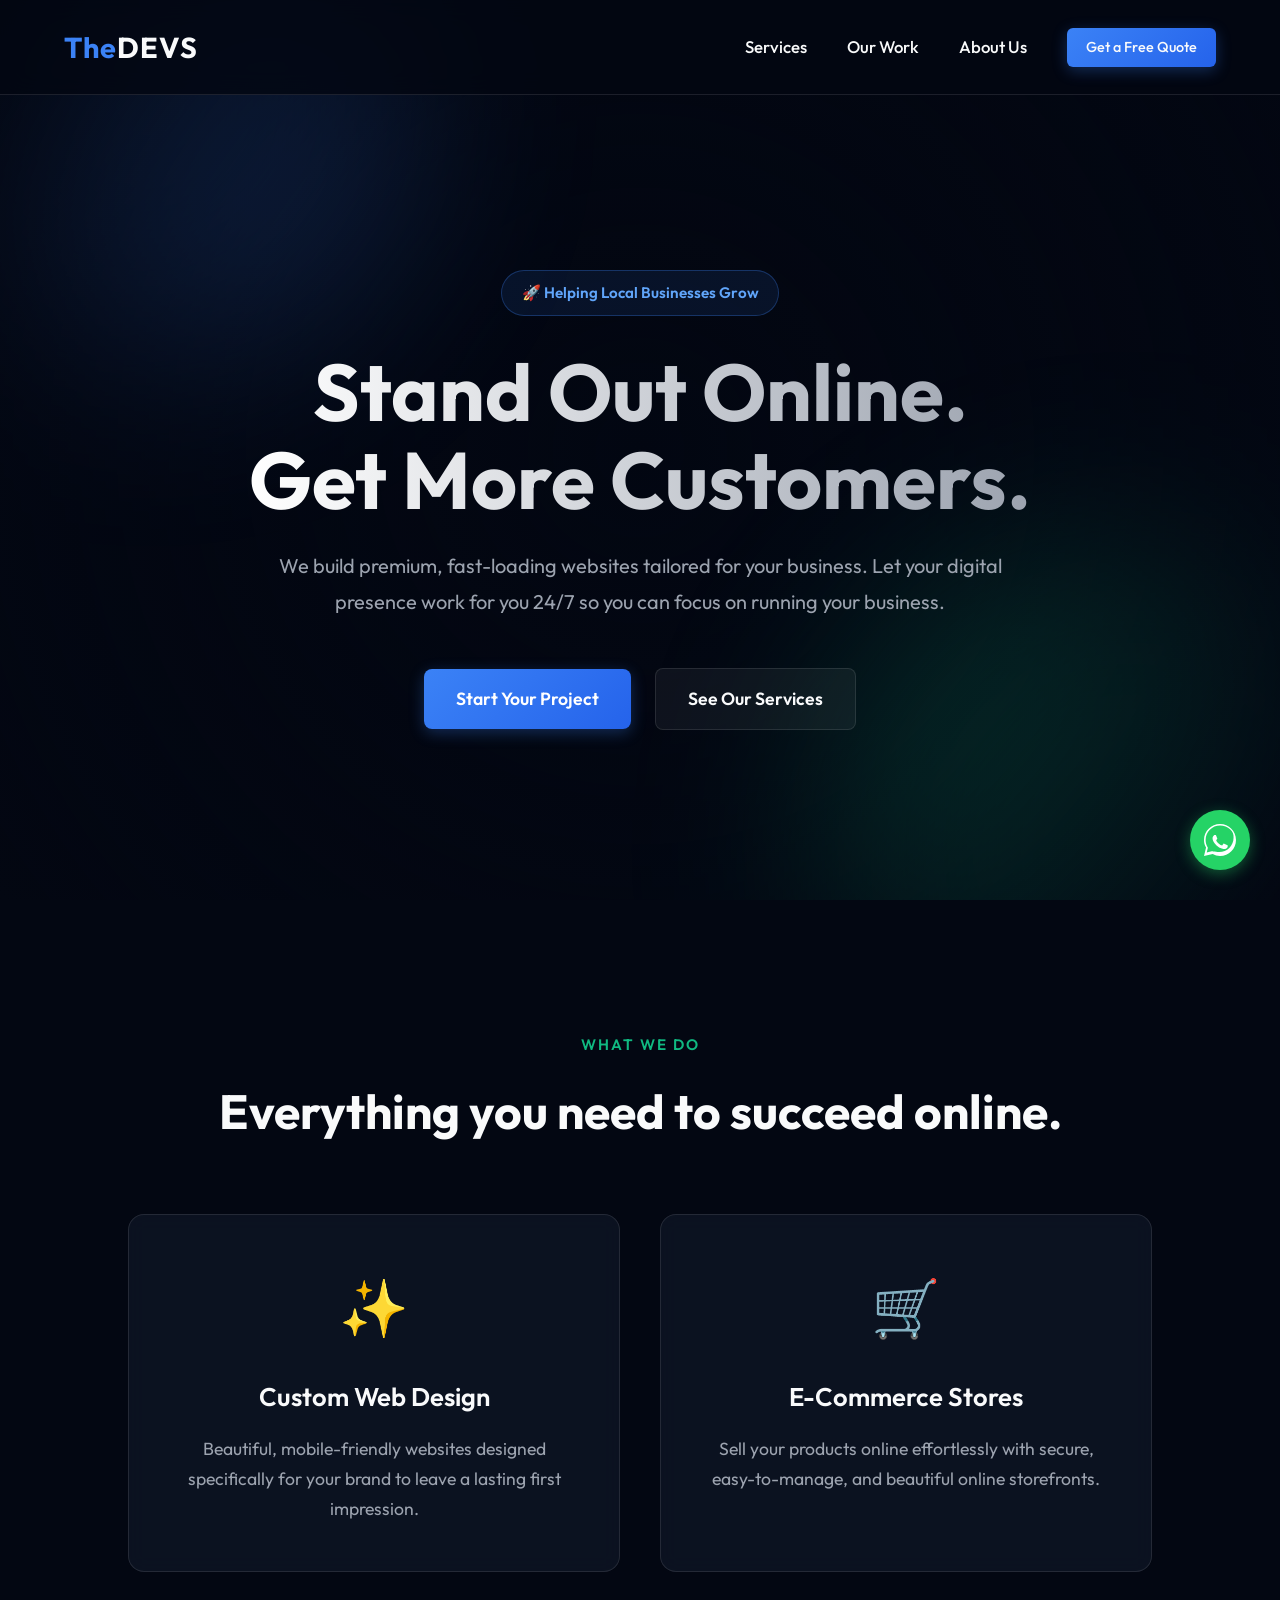
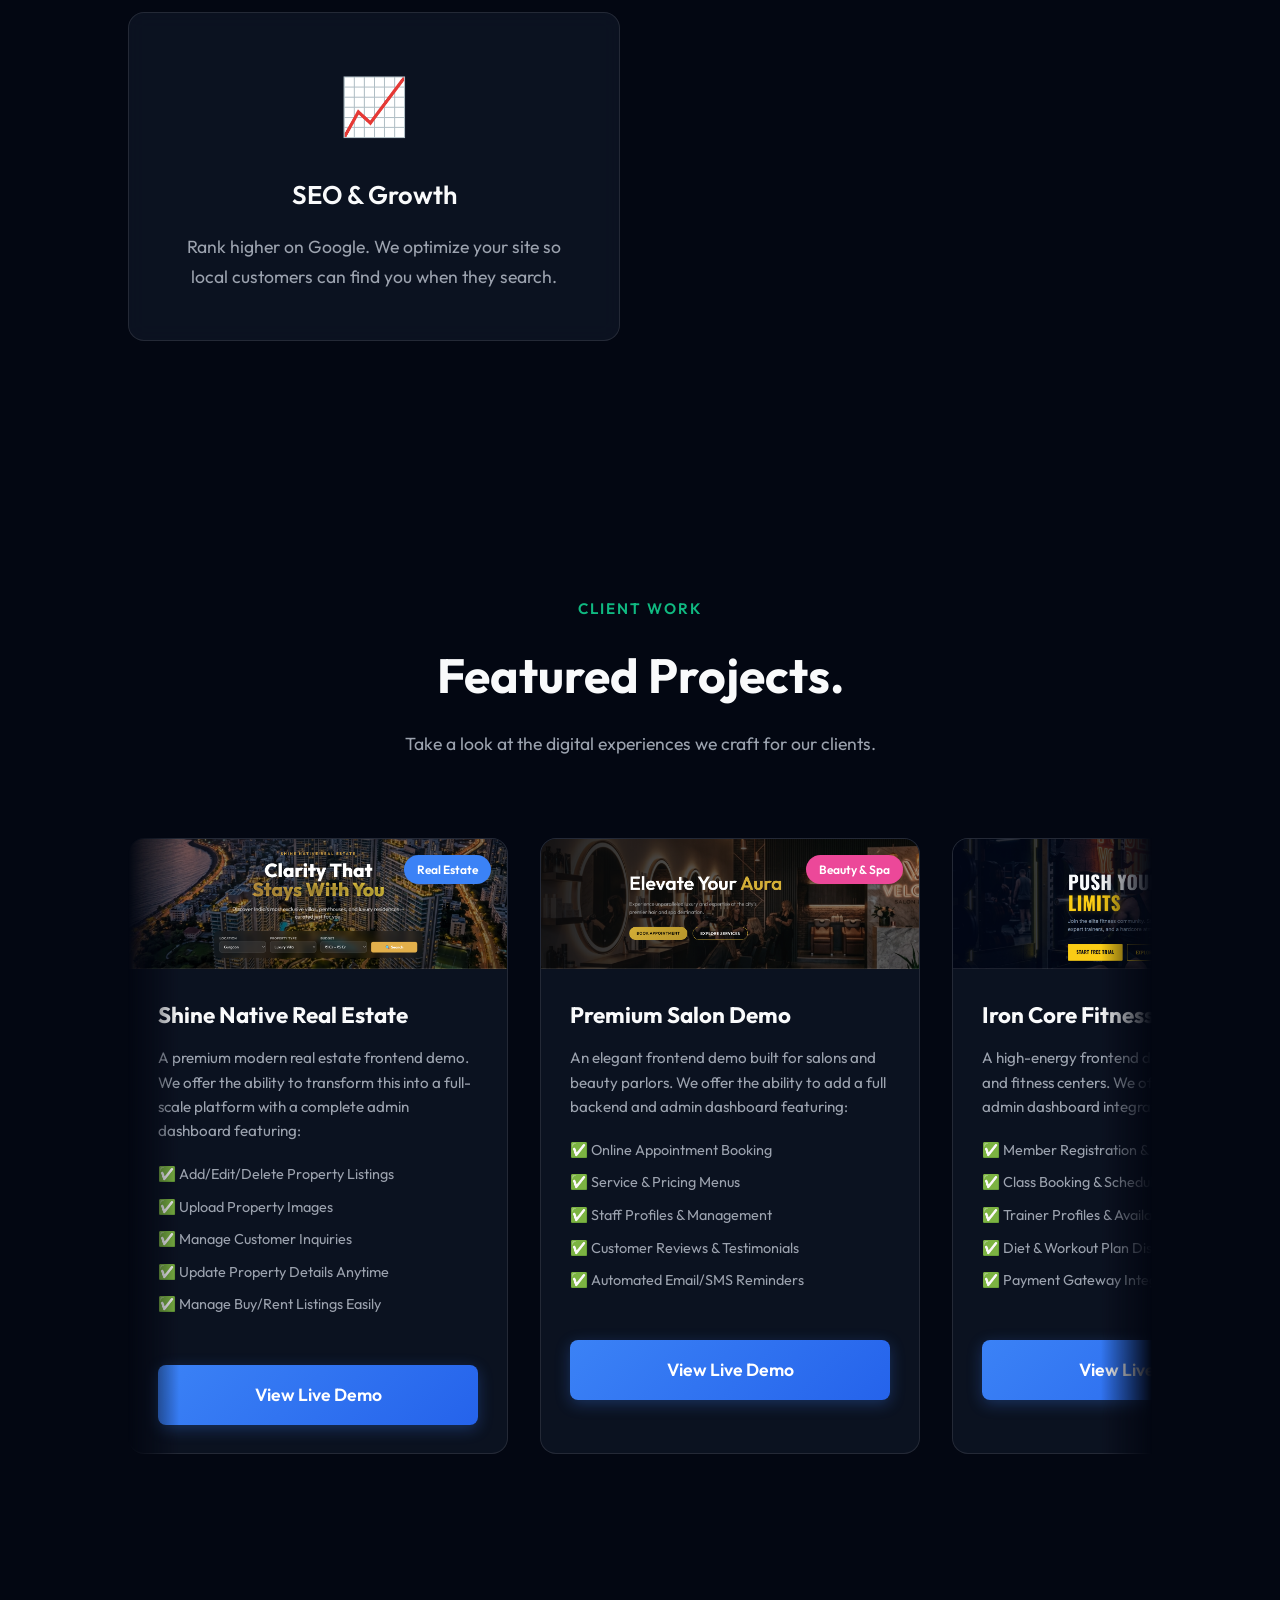
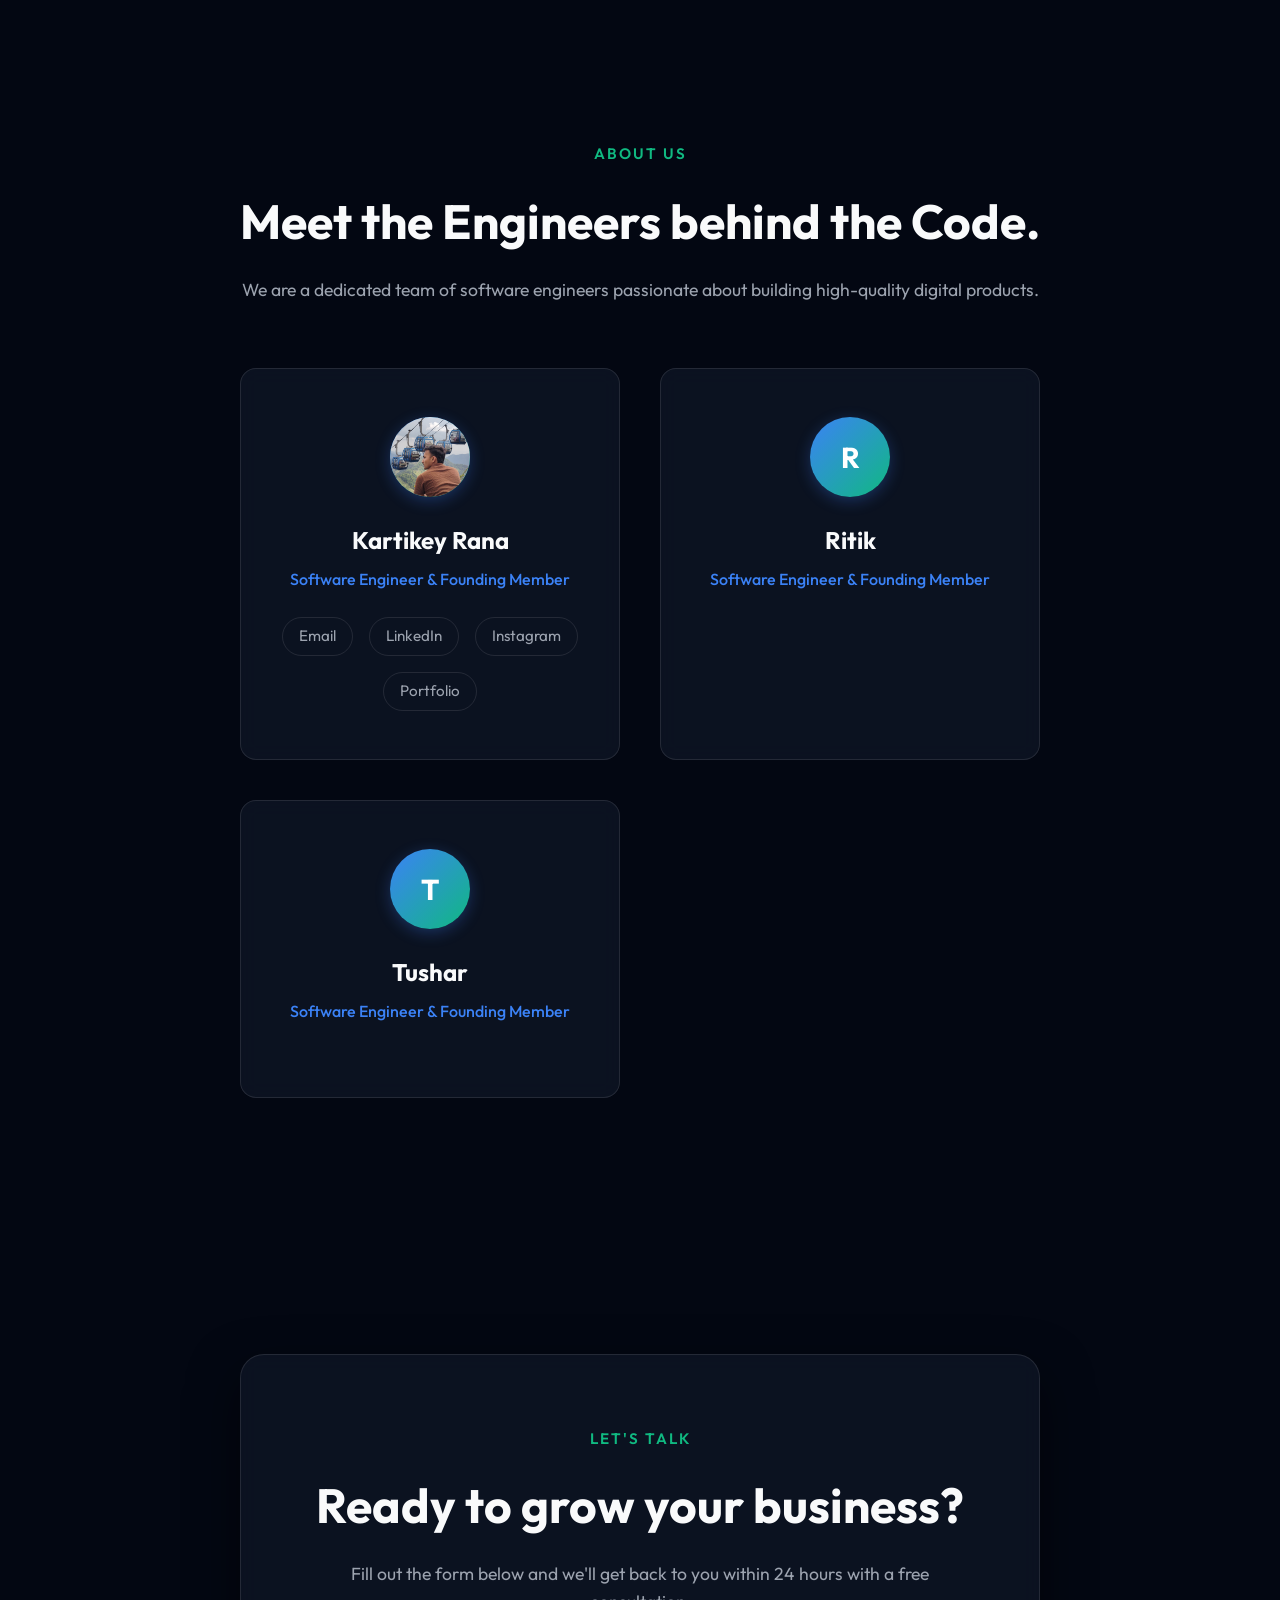
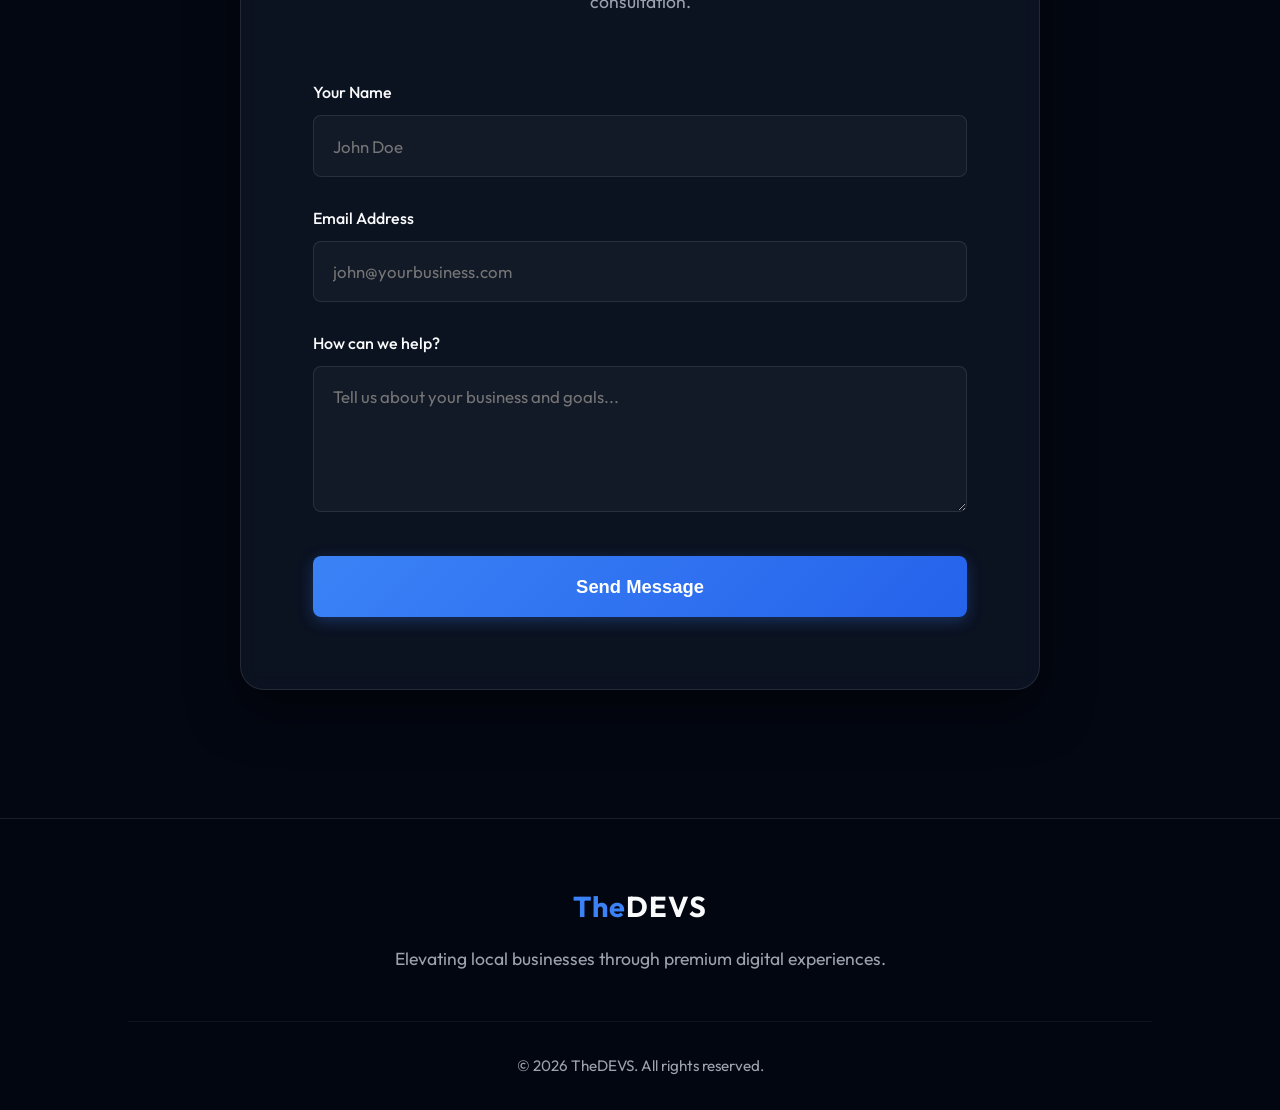
==== commit 729d2f84: "Update team: Kartikey Rana, Ritik, Tushar as Founding Members" ====
--- a/index.html
+++ b/index.html
@@ -162,7 +162,7 @@
       <h2>Meet the Engineers behind the Code.</h2>
       <p>We are a dedicated team of software engineers passionate about building high-quality digital products.</p>
     </div>
-    <div class="team-grid team-grid-4">
+    <div class="team-grid">
       <div class="team-card">
         <div class="avatar" style="padding: 0; overflow: hidden;">
           <img src="kartikey.jpg" alt="Kartikey Rana" style="width: 100%; height: 100%; object-fit: cover;">
@@ -177,18 +177,13 @@
         </div>
       </div>
       <div class="team-card">
-        <div class="avatar">P</div>
-        <h3>Prateek</h3>
+        <div class="avatar">R</div>
+        <h3>Ritik</h3>
         <p class="role">Software Engineer & Founding Member</p>
       </div>
       <div class="team-card">
-        <div class="avatar">A</div>
-        <h3>Abhijeet</h3>
-        <p class="role">Software Engineer & Founding Member</p>
-      </div>
-      <div class="team-card">
-        <div class="avatar">U</div>
-        <h3>Uttkarsh</h3>
+        <div class="avatar">T</div>
+        <h3>Tushar</h3>
         <p class="role">Software Engineer & Founding Member</p>
       </div>
     </div>
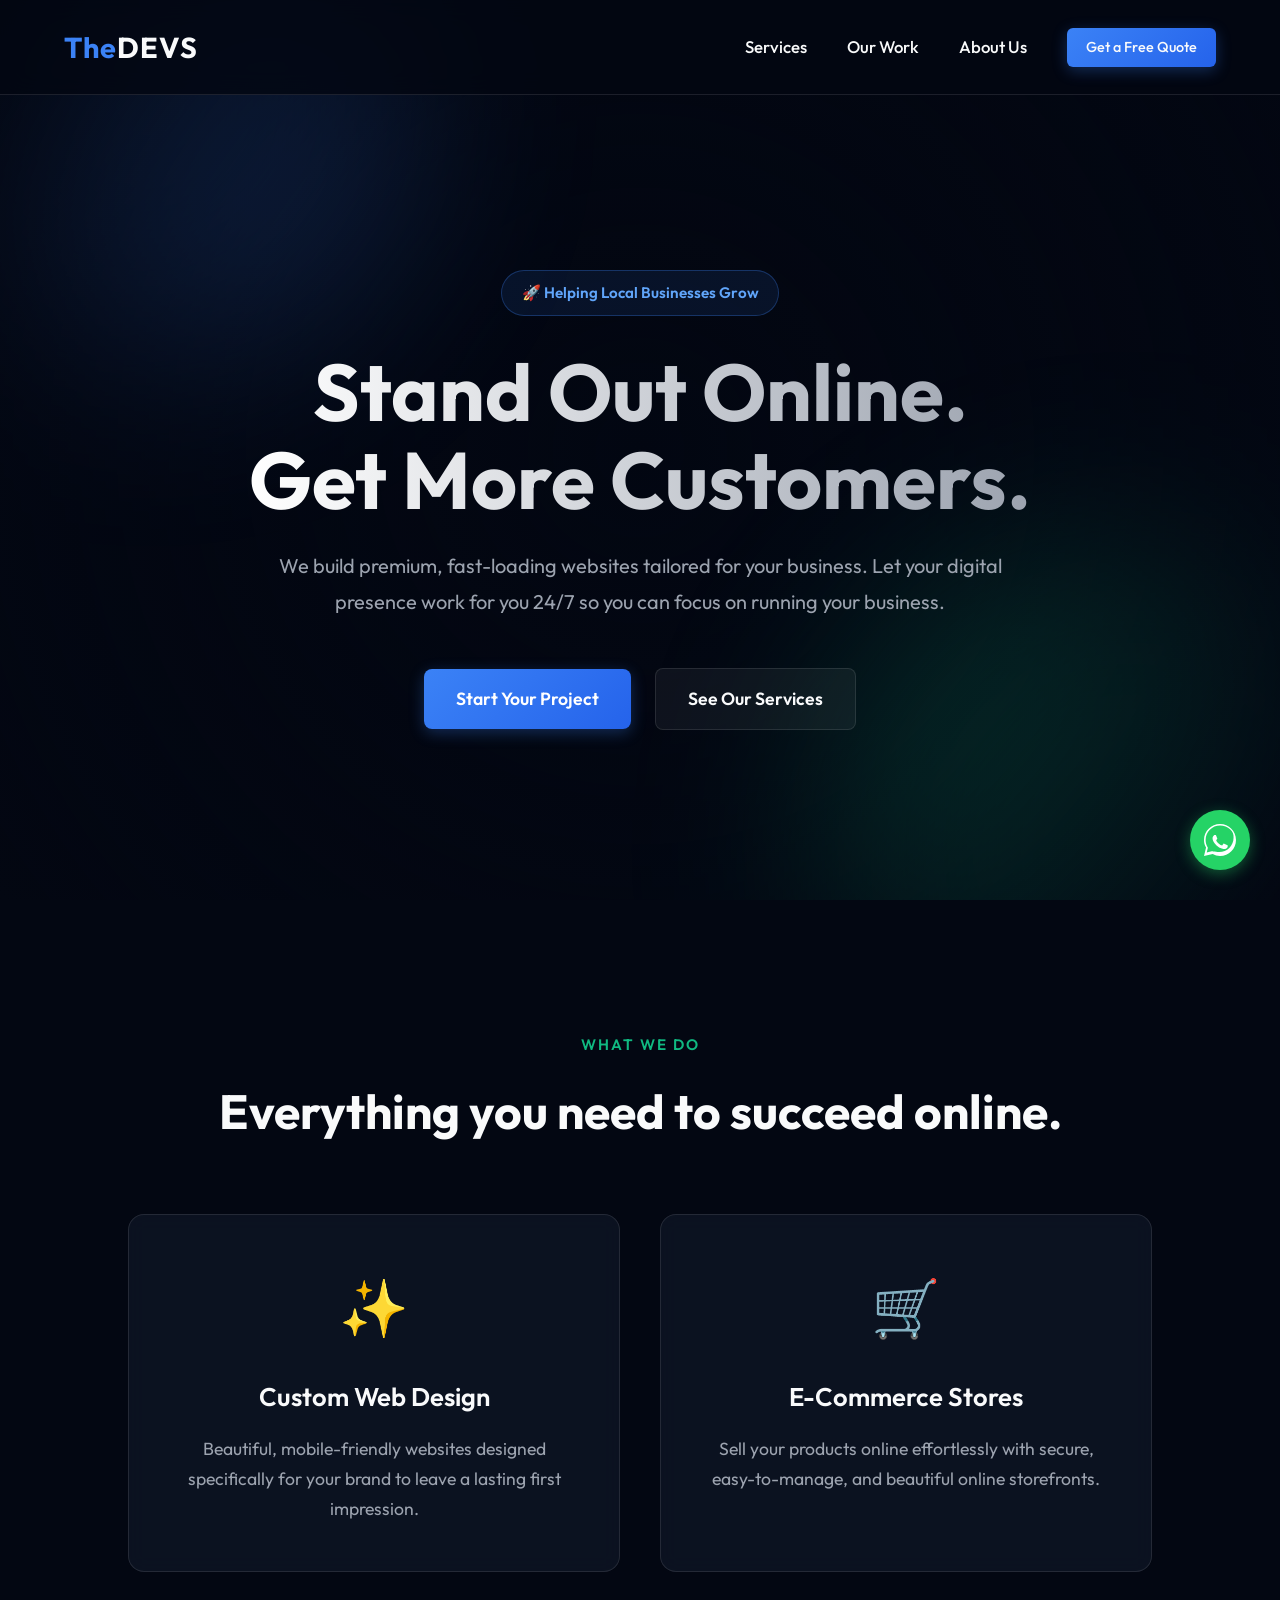
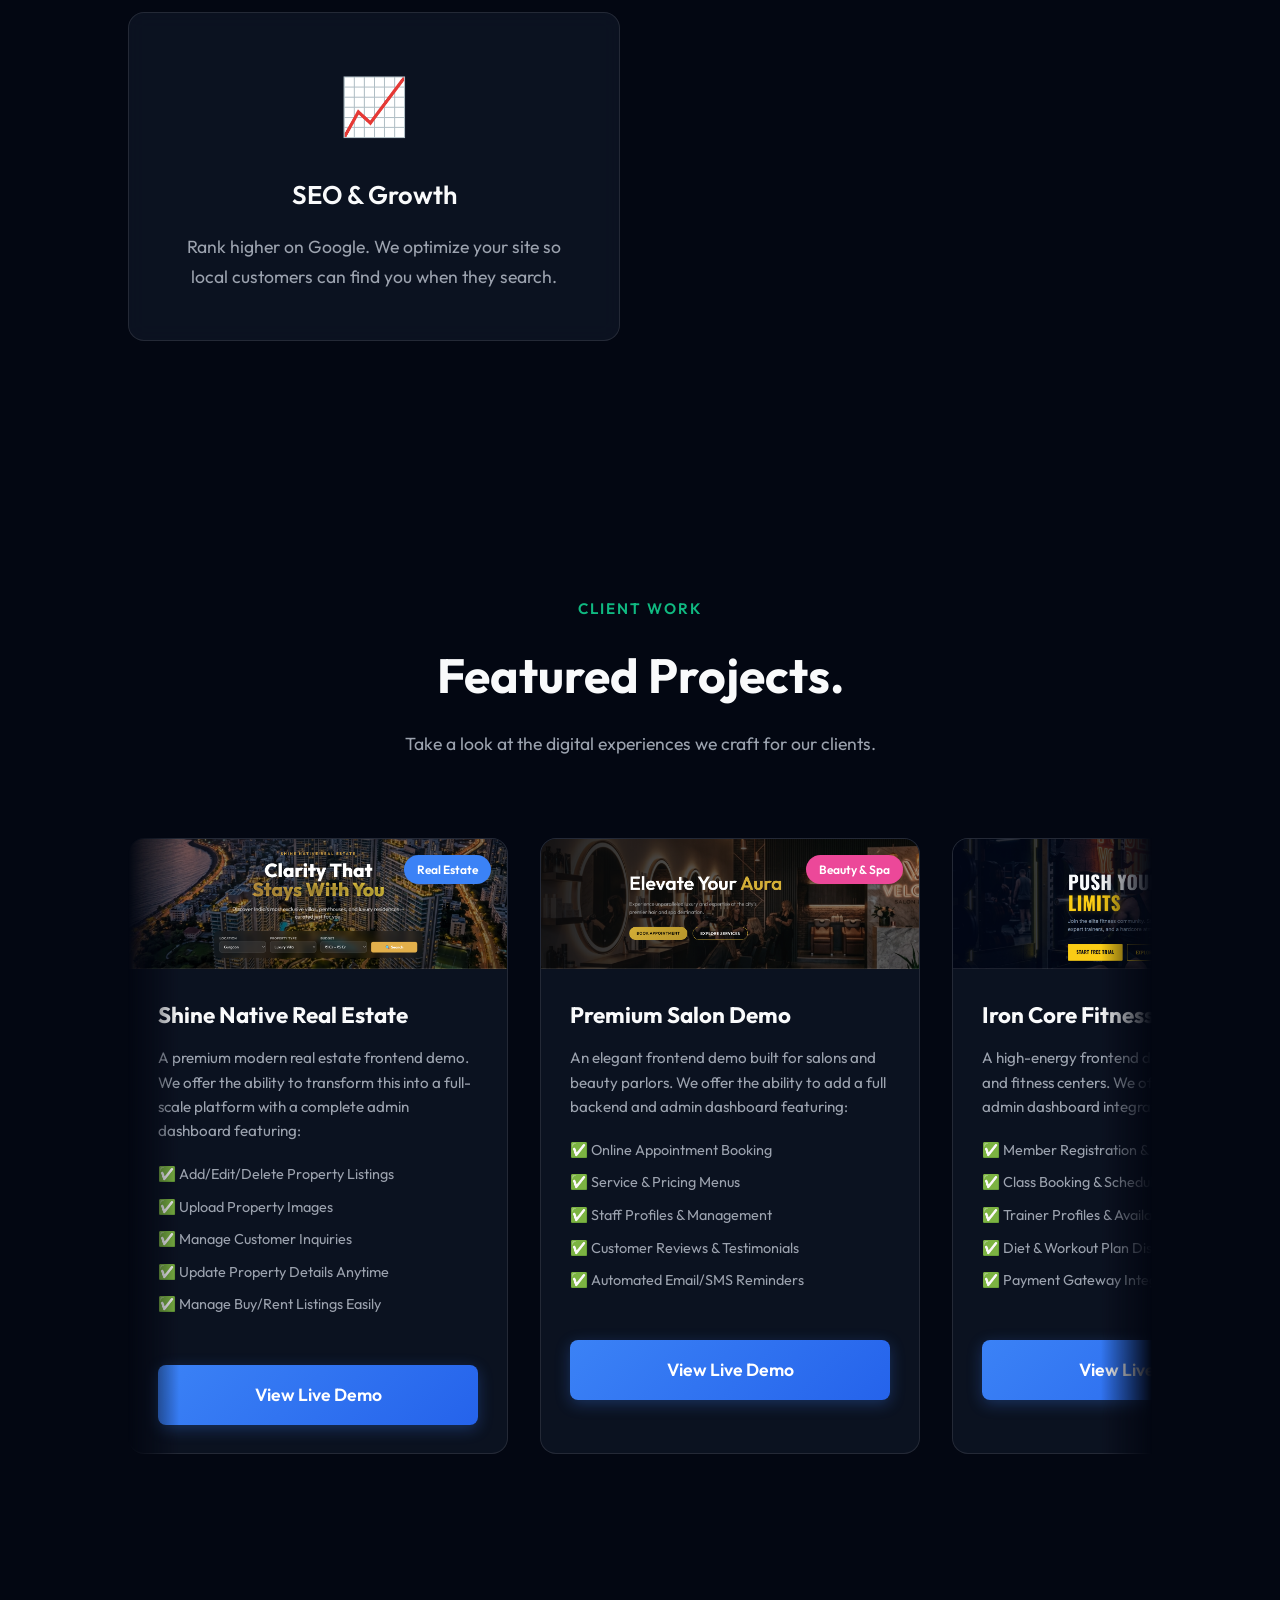
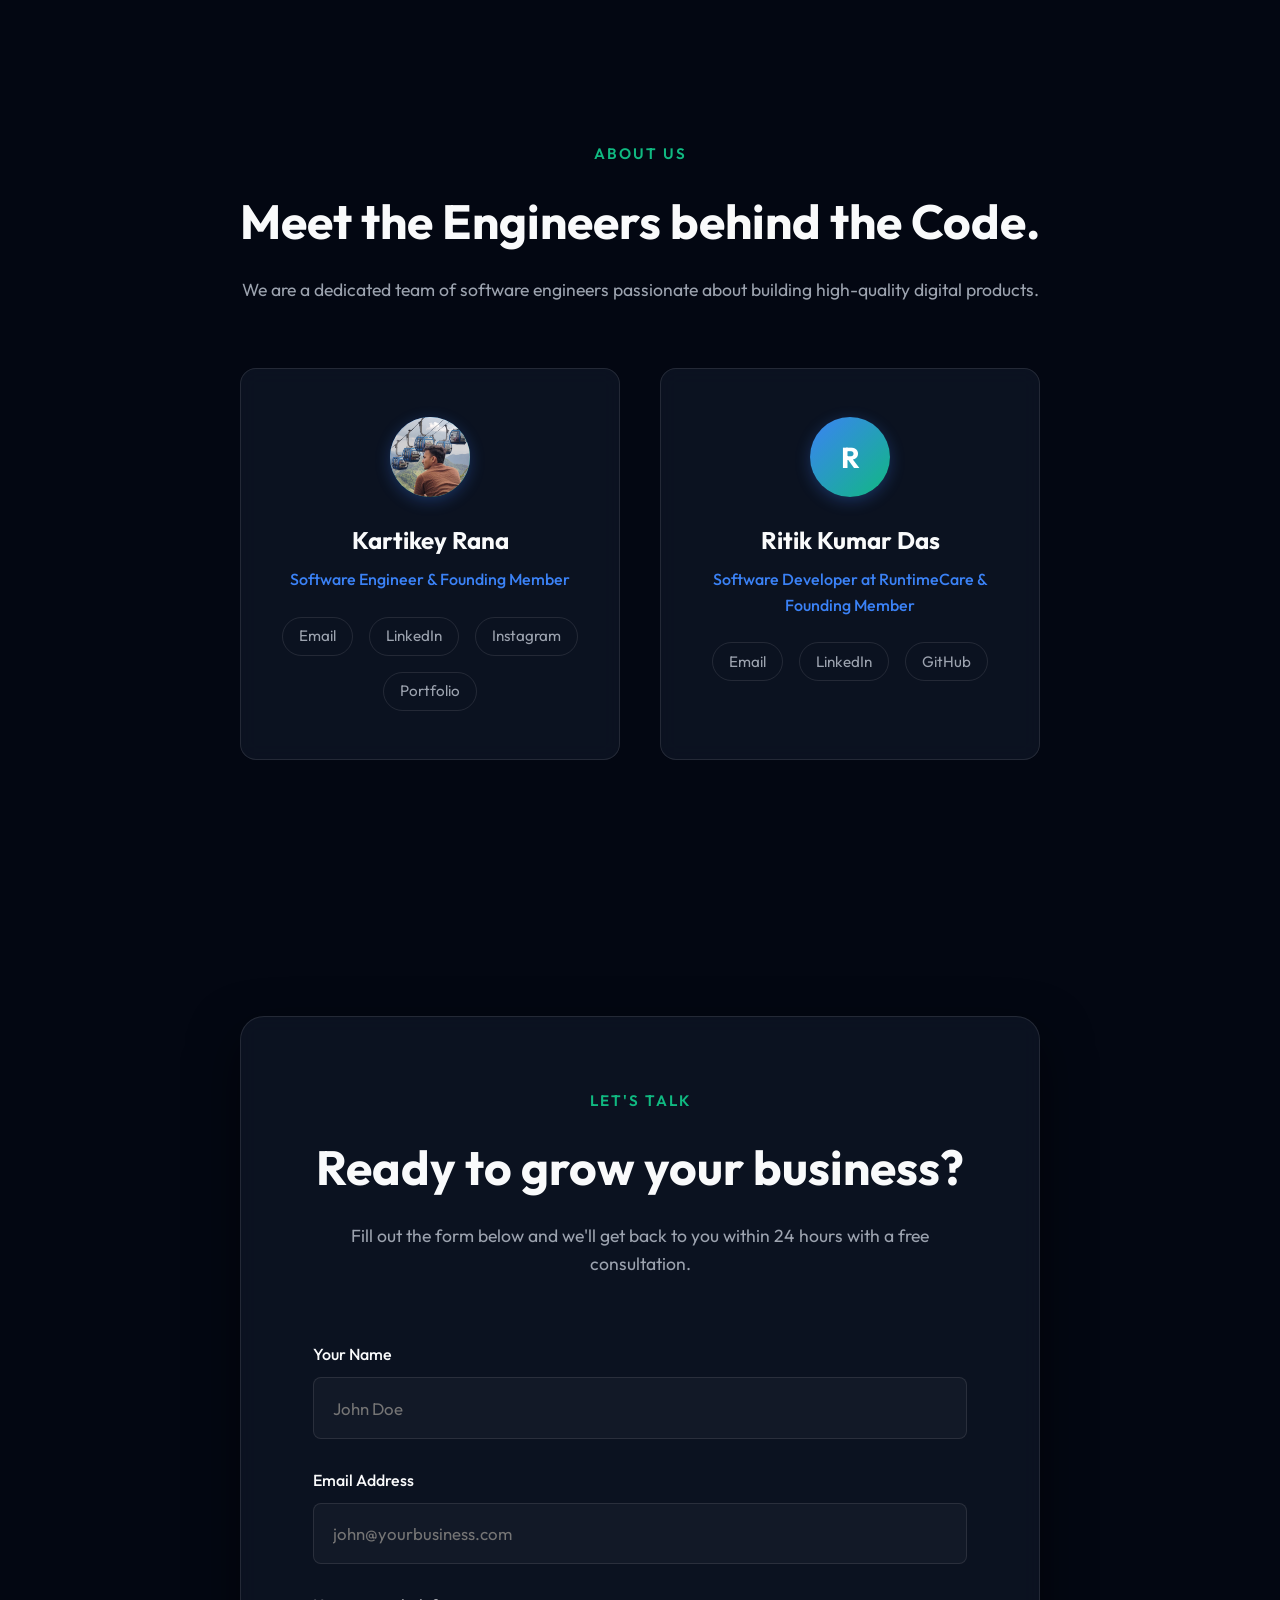
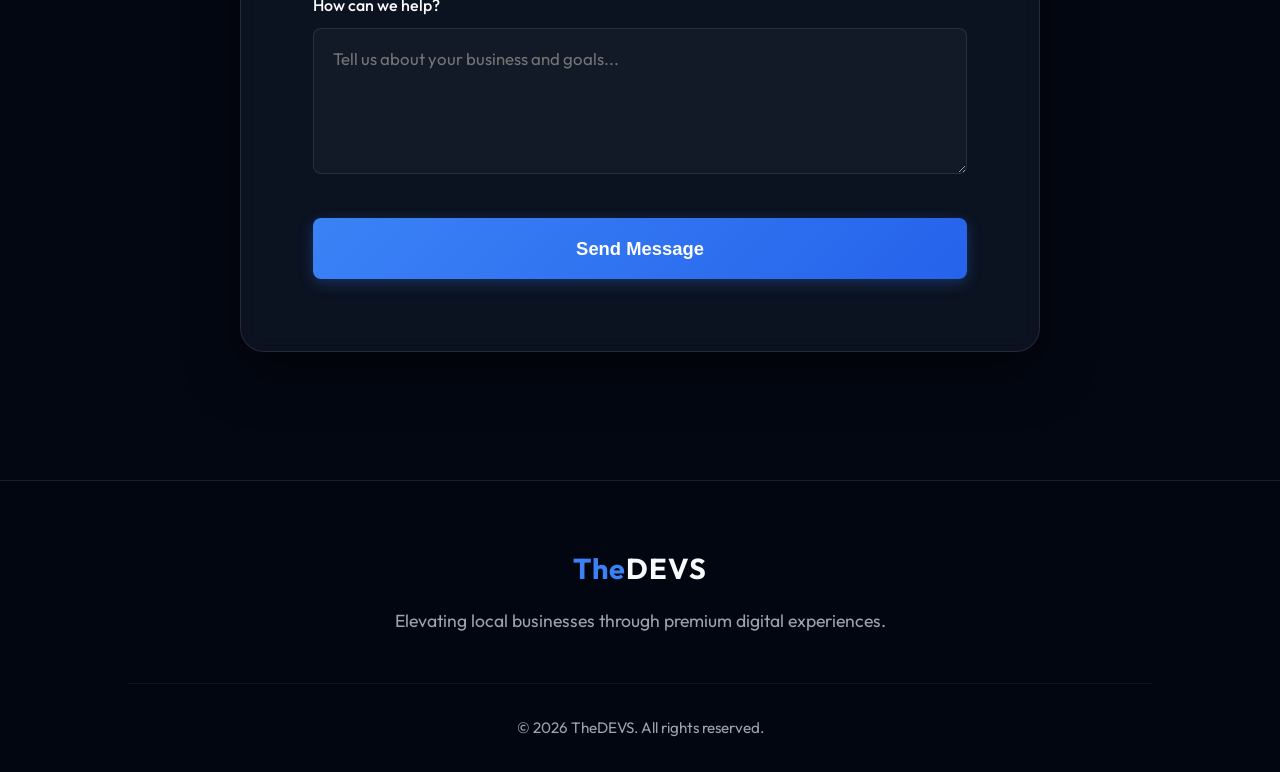
==== commit dec72d92: "Update team: Add Ritik details, remove Tushar" ====
--- a/index.html
+++ b/index.html
@@ -151,6 +151,27 @@
             <a href="https://optics-technology.onrender.com/" target="_blank" rel="noopener noreferrer" class="btn-primary" style="margin-top: 1.5rem; width: 100%; text-align: center;">View Live Project</a>
           </div>
         </div>
+        <div class="work-card">
+          <div class="work-image-placeholder" style="background: #111; display:flex; flex-direction:column; align-items:center; justify-content:center;">
+            <span class="work-badge" style="background: #39ff14; color: #000;">E-Commerce / Live</span>
+            <div style="text-align:center; margin-top: 0.5rem;">
+              <div style="font-size:2.8rem; font-weight:900; color:#fff; letter-spacing:-2px; line-height:1;">DEBUG</div>
+              <div style="font-size:0.75rem; font-weight:700; color:#39ff14; letter-spacing:0.3em; text-transform:uppercase; margin-top:0.3rem;">Built Different.</div>
+            </div>
+          </div>
+          <div class="work-content">
+            <h3>DEBUG Streetwear Store</h3>
+            <p>A fully live premium streetwear e-commerce platform built for the next generation. Tech-inspired fashion brand with a complete shopping experience:</p>
+            <ul class="work-features">
+              <li>✅ Full E-Commerce with Cart & Checkout</li>
+              <li>✅ Product Catalogue & Collections</li>
+              <li>✅ Order Management System</li>
+              <li>✅ Customer Reviews & Ratings</li>
+              <li>✅ Cloud Hosted & Production Ready</li>
+            </ul>
+            <a href="https://www.thedebuggers.store/" target="_blank" rel="noopener noreferrer" class="btn-primary" style="margin-top: 1.5rem; width: 100%; text-align: center;">View Live Project</a>
+          </div>
+        </div>
       </div>
     </div>
   </section>
@@ -178,13 +199,13 @@
       </div>
       <div class="team-card">
         <div class="avatar">R</div>
-        <h3>Ritik</h3>
-        <p class="role">Software Engineer & Founding Member</p>
-      </div>
-      <div class="team-card">
-        <div class="avatar">T</div>
-        <h3>Tushar</h3>
-        <p class="role">Software Engineer & Founding Member</p>
+        <h3>Ritik Kumar Das</h3>
+        <p class="role">Software Developer at RuntimeCare & Founding Member</p>
+        <div class="social-links">
+          <a href="mailto:Devlance603@gmail.com" target="_blank" rel="noopener noreferrer">Email</a>
+          <a href="https://www.linkedin.com/in/ritiqkumardas/" target="_blank" rel="noopener noreferrer">LinkedIn</a>
+          <a href="https://github.com/Ritiqkd" target="_blank" rel="noopener noreferrer">GitHub</a>
+        </div>
       </div>
     </div>
   </section>
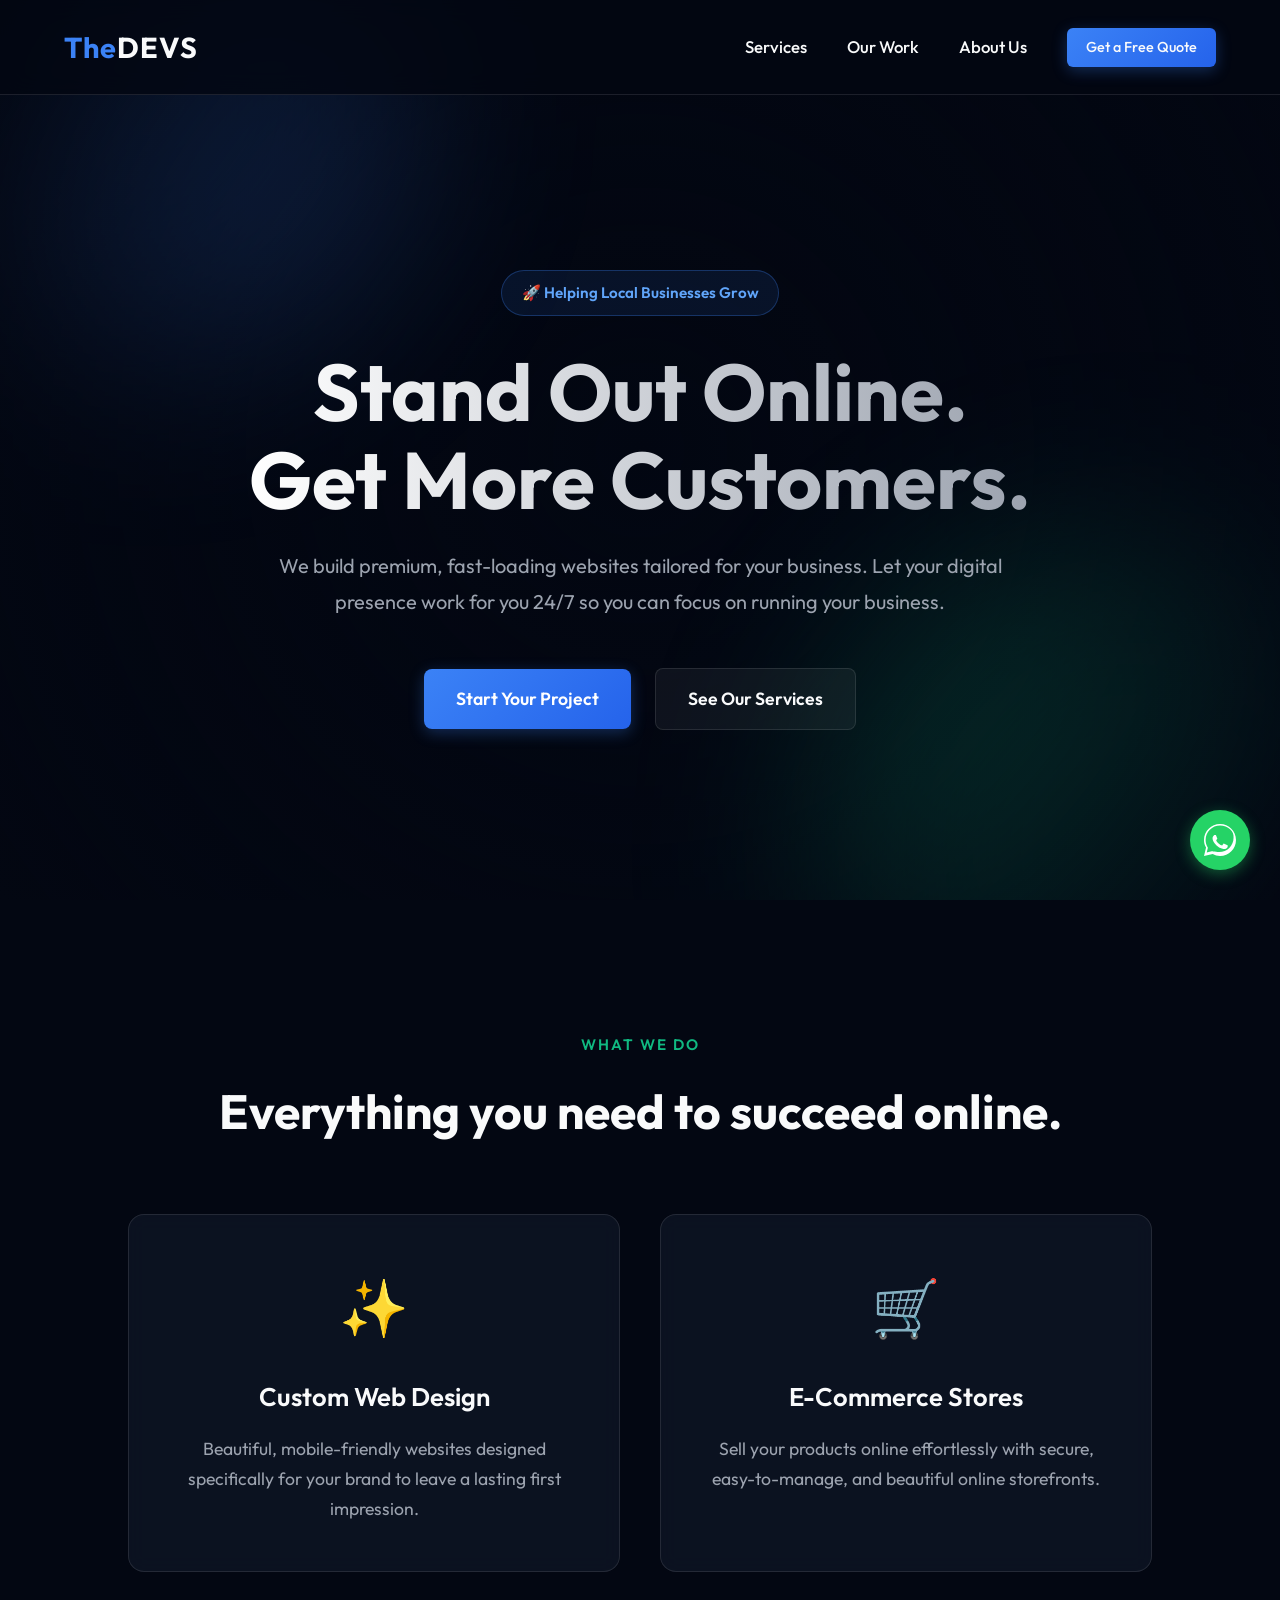
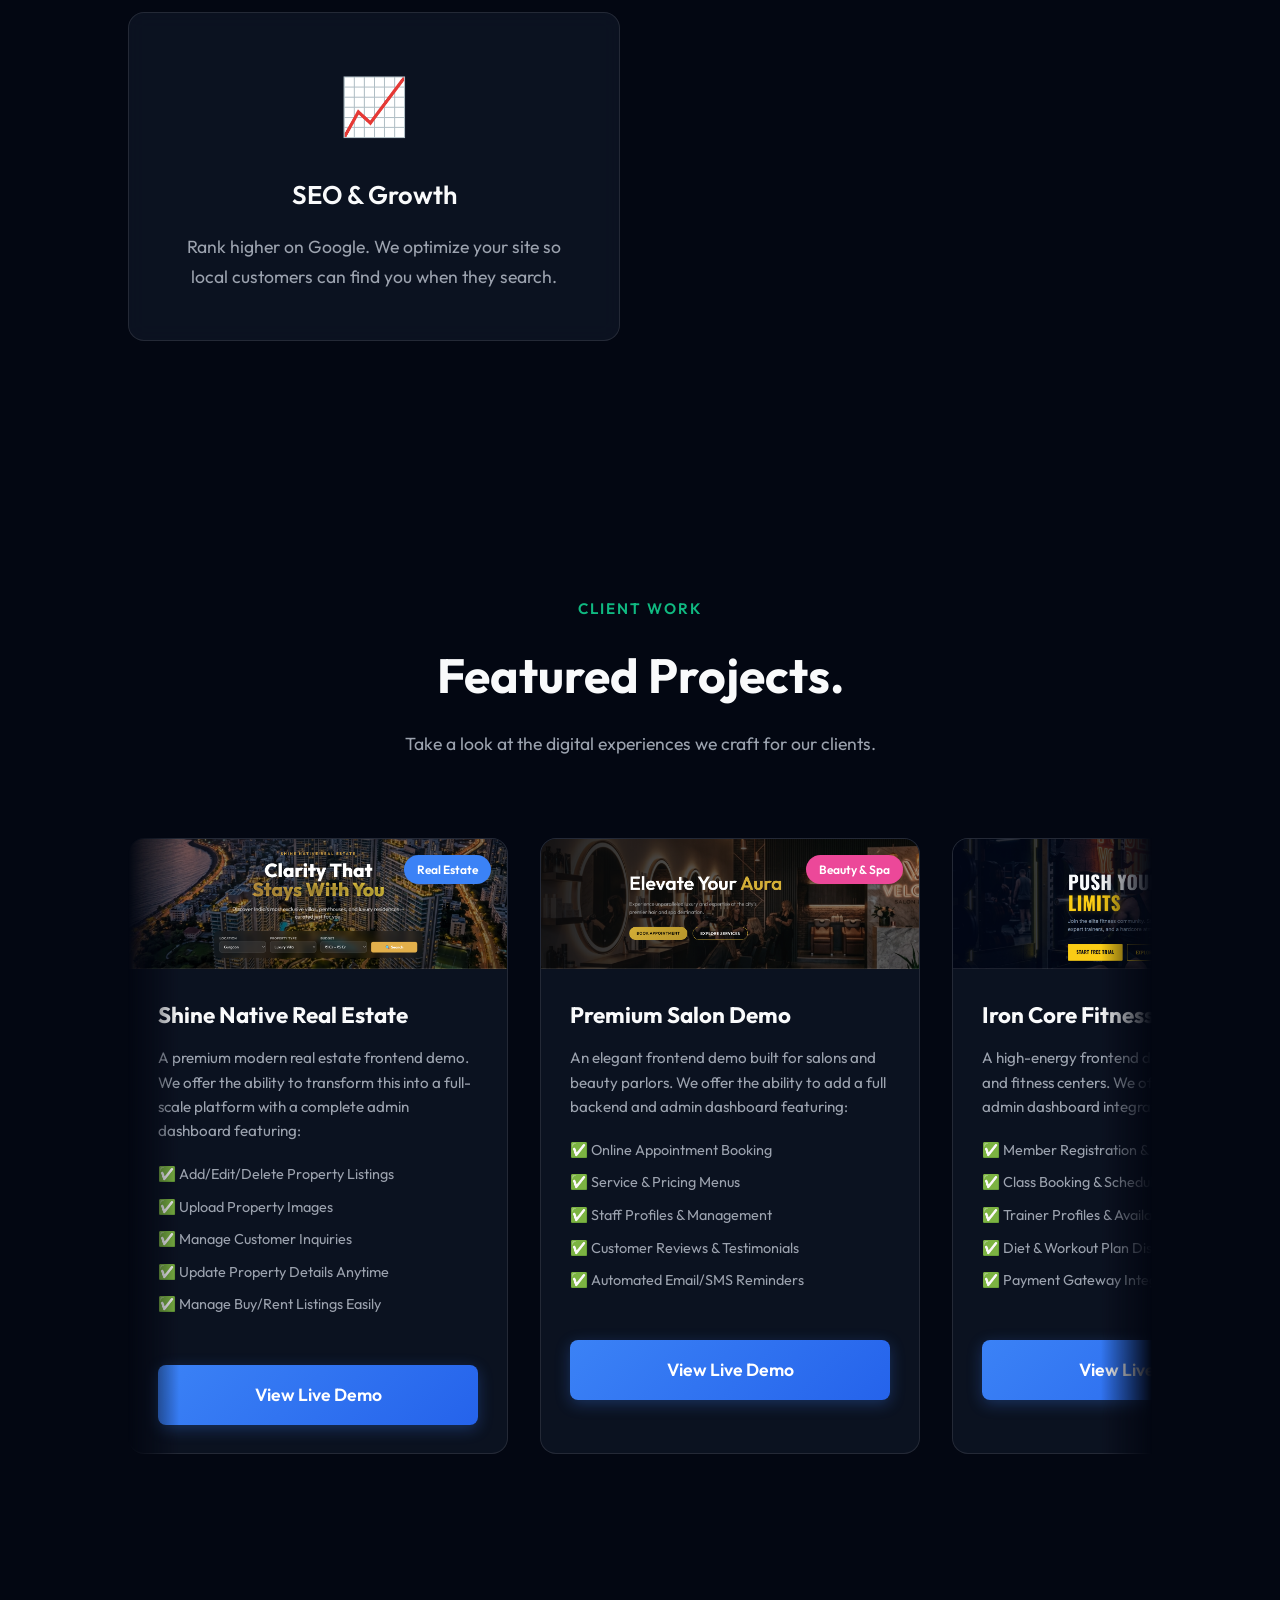
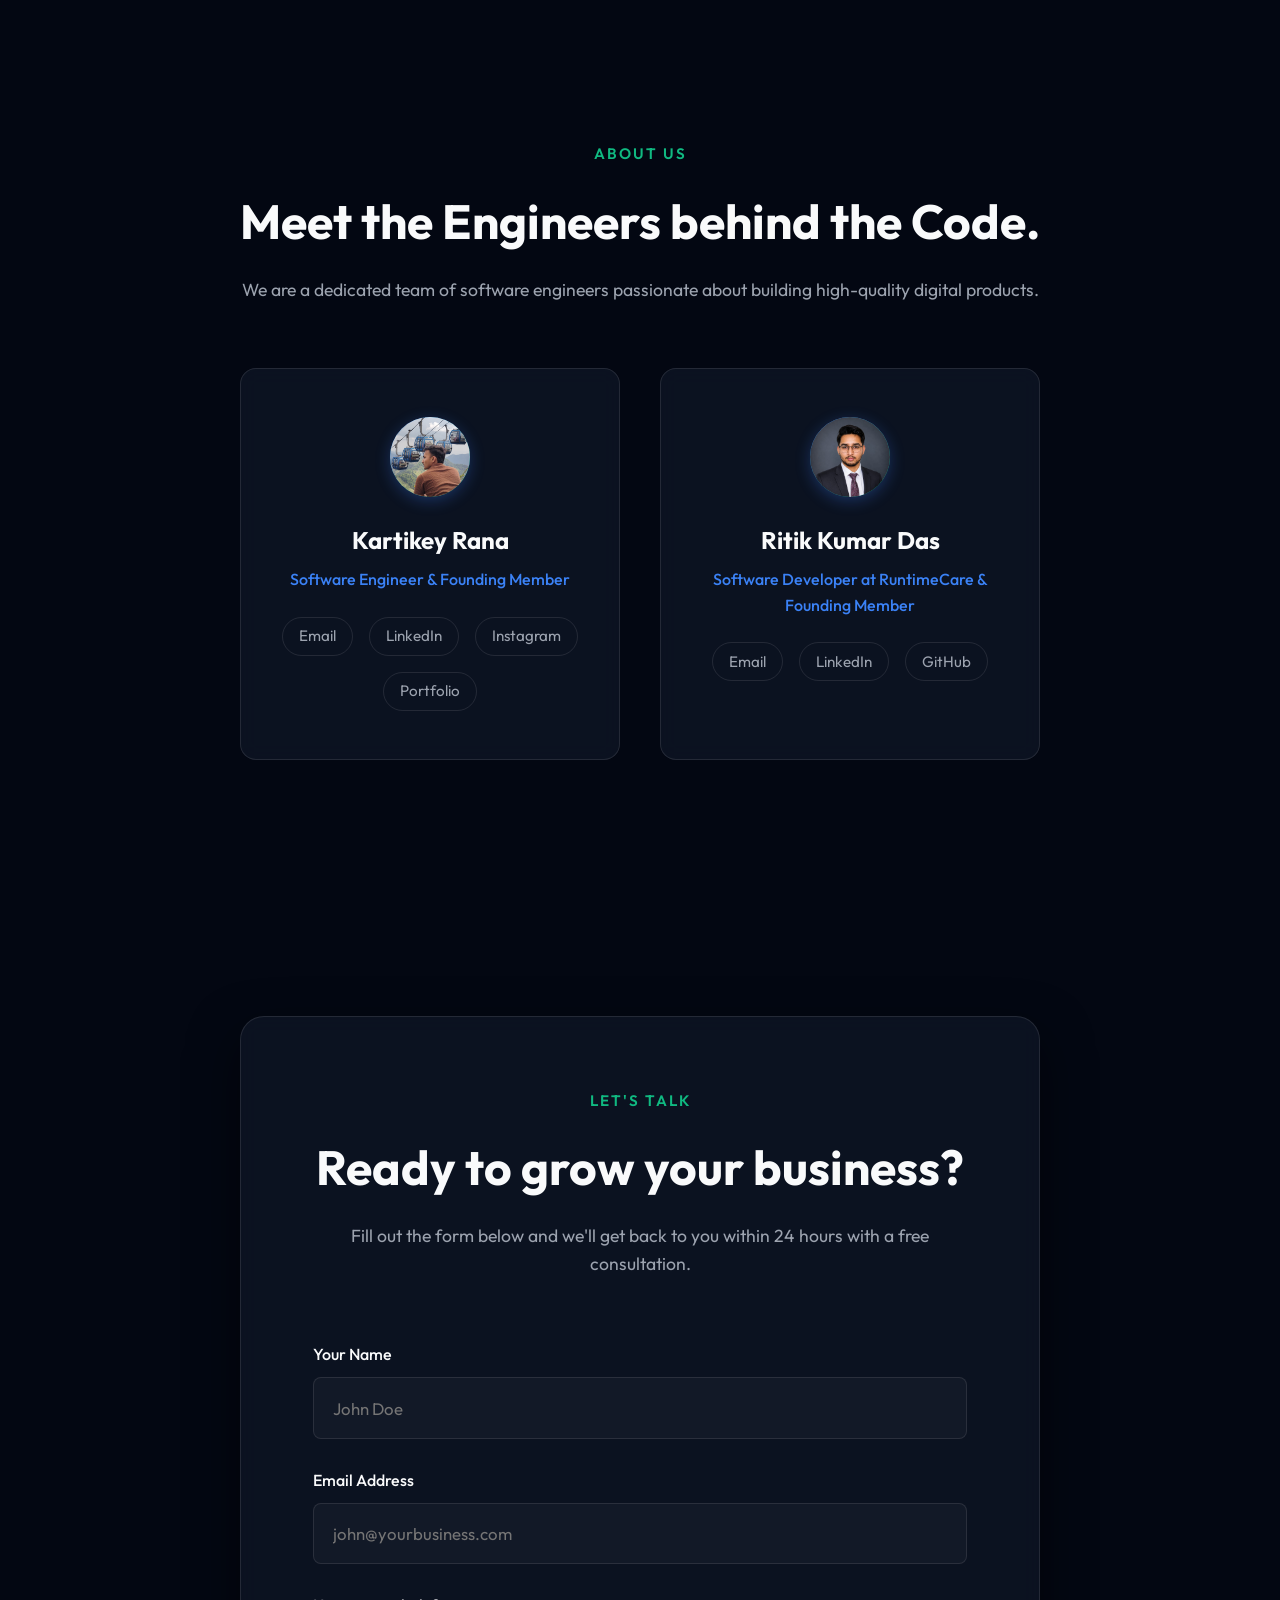
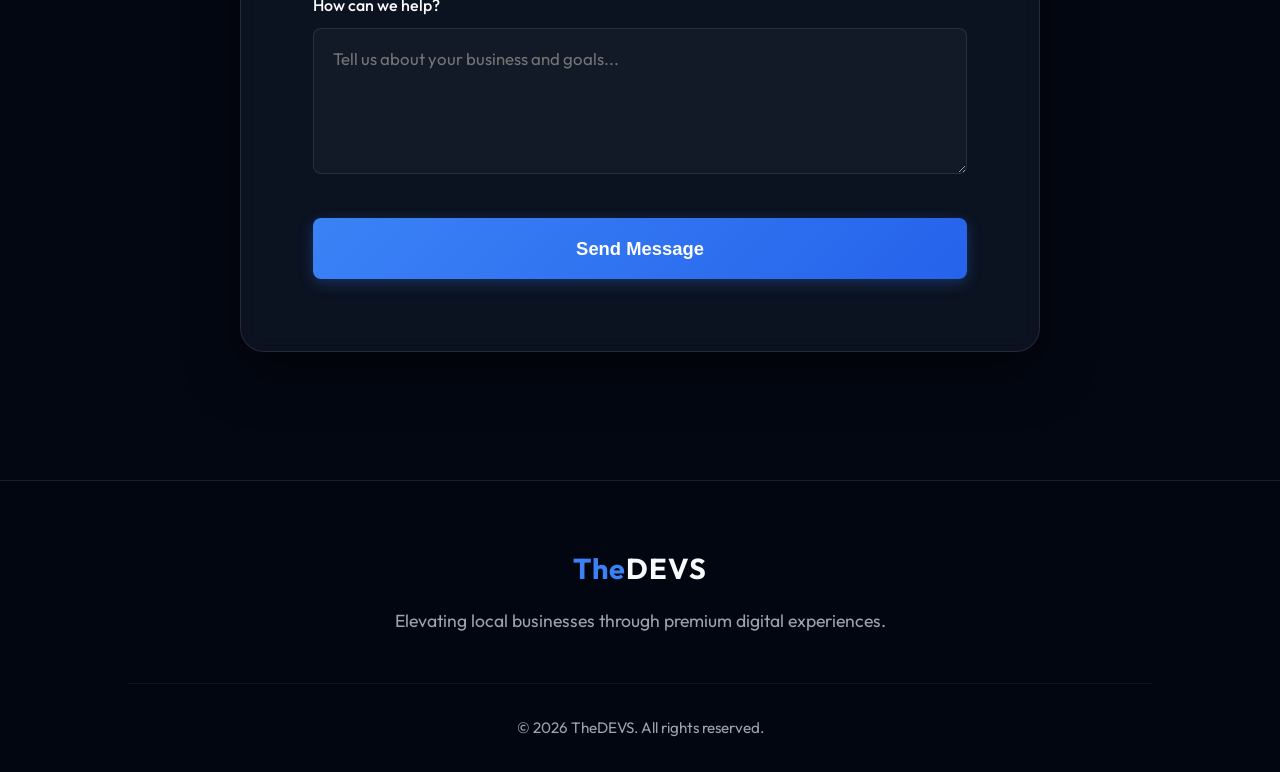
==== commit ab307fbb: "Add Ritik photo to team card" ====
--- a/index.html
+++ b/index.html
@@ -198,7 +198,9 @@
         </div>
       </div>
       <div class="team-card">
-        <div class="avatar">R</div>
+        <div class="avatar" style="padding: 0; overflow: hidden;">
+          <img src="ritik.jpg" alt="Ritik Kumar Das" style="width: 100%; height: 100%; object-fit: cover;">
+        </div>
         <h3>Ritik Kumar Das</h3>
         <p class="role">Software Developer at RuntimeCare & Founding Member</p>
         <div class="social-links">
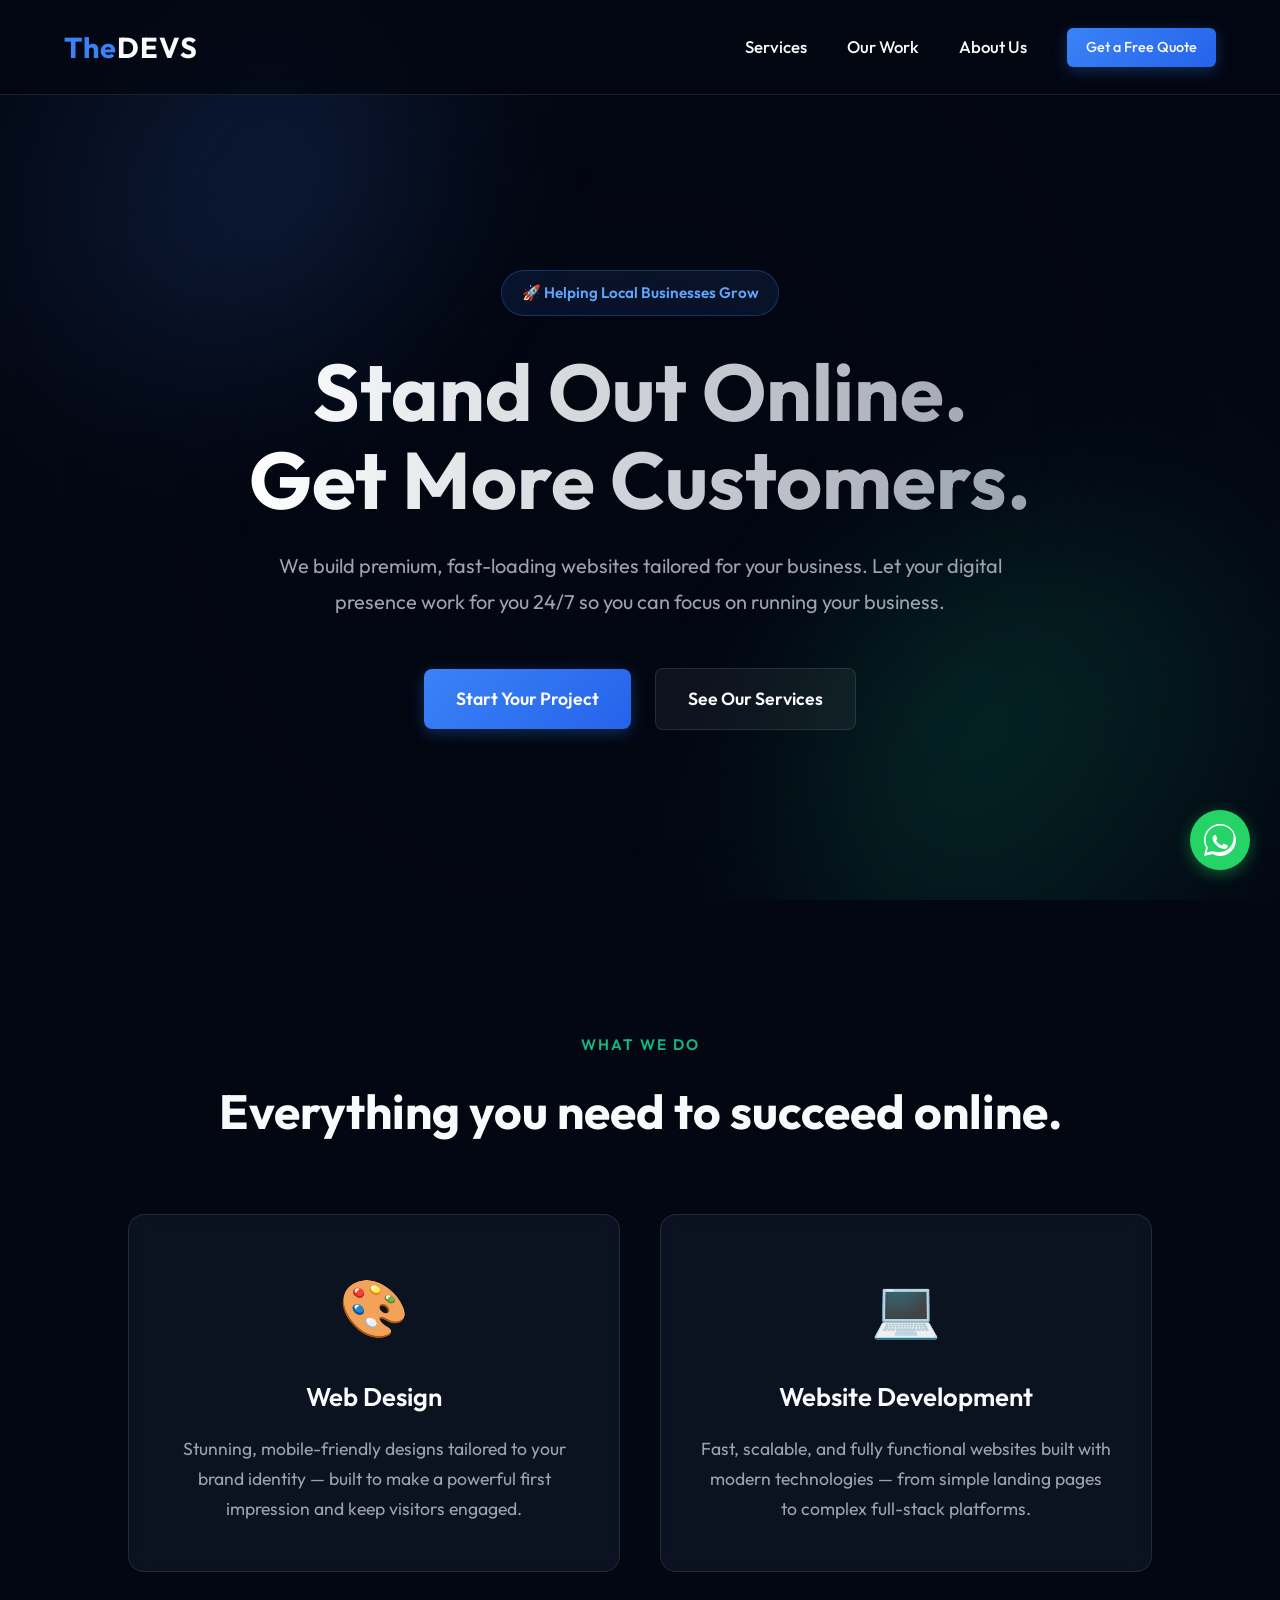
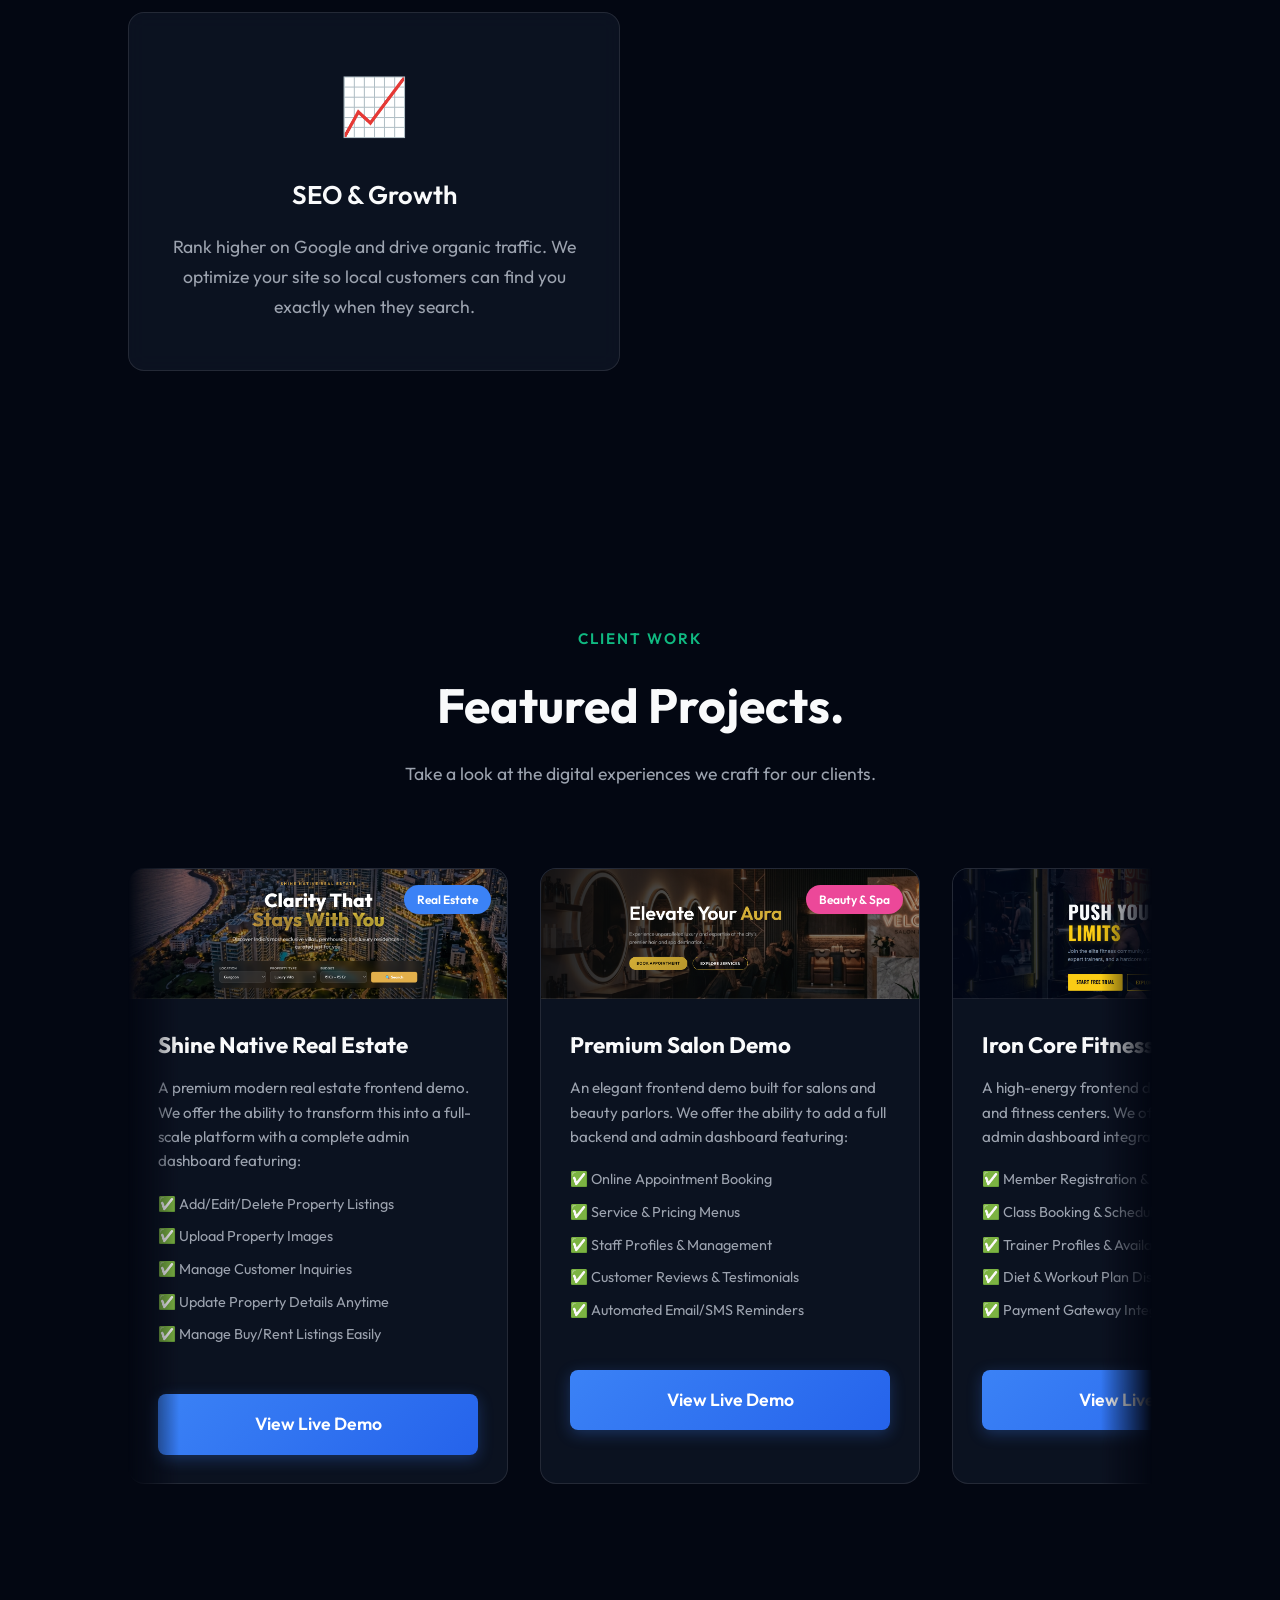
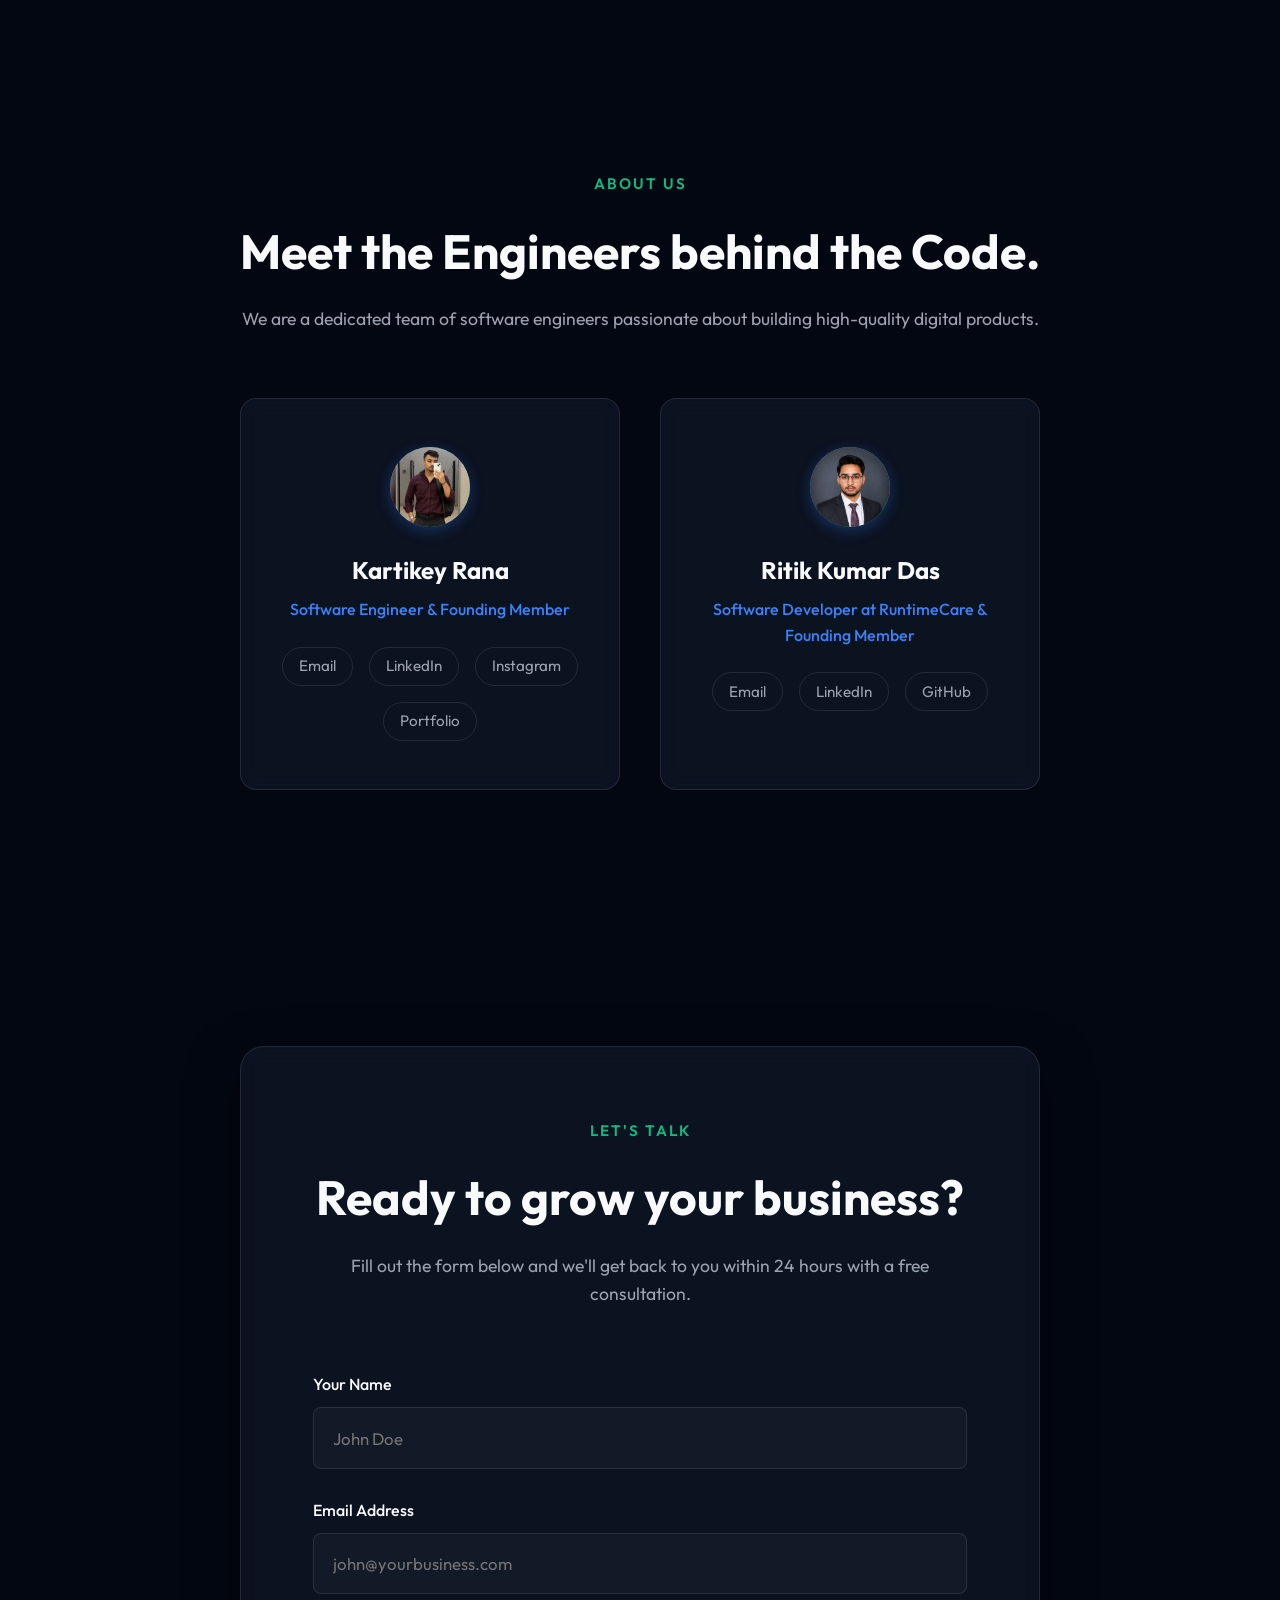
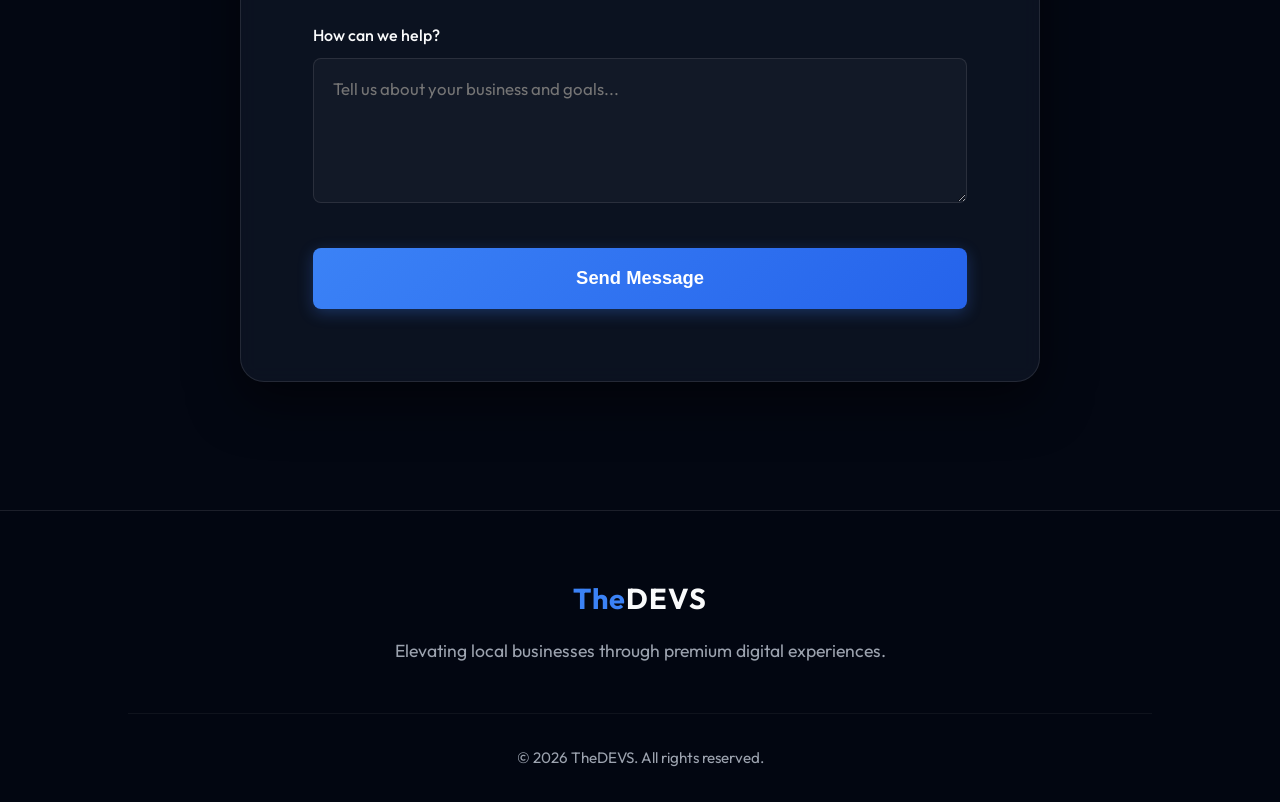
==== commit e9721cdb: "Update services: Web Design, Website Development, SEO & Growth" ====
--- a/index.html
+++ b/index.html
@@ -54,19 +54,19 @@
     </div>
     <div class="grid">
       <div class="card">
-        <div class="icon">✨</div>
-        <h3>Custom Web Design</h3>
-        <p>Beautiful, mobile-friendly websites designed specifically for your brand to leave a lasting first impression.</p>
+        <div class="icon">🎨</div>
+        <h3>Web Design</h3>
+        <p>Stunning, mobile-friendly designs tailored to your brand identity — built to make a powerful first impression and keep visitors engaged.</p>
       </div>
       <div class="card">
-        <div class="icon">🛒</div>
-        <h3>E-Commerce Stores</h3>
-        <p>Sell your products online effortlessly with secure, easy-to-manage, and beautiful online storefronts.</p>
+        <div class="icon">💻</div>
+        <h3>Website Development</h3>
+        <p>Fast, scalable, and fully functional websites built with modern technologies — from simple landing pages to complex full-stack platforms.</p>
       </div>
       <div class="card">
         <div class="icon">📈</div>
         <h3>SEO & Growth</h3>
-        <p>Rank higher on Google. We optimize your site so local customers can find you when they search.</p>
+        <p>Rank higher on Google and drive organic traffic. We optimize your site so local customers can find you exactly when they search.</p>
       </div>
     </div>
   </section>
